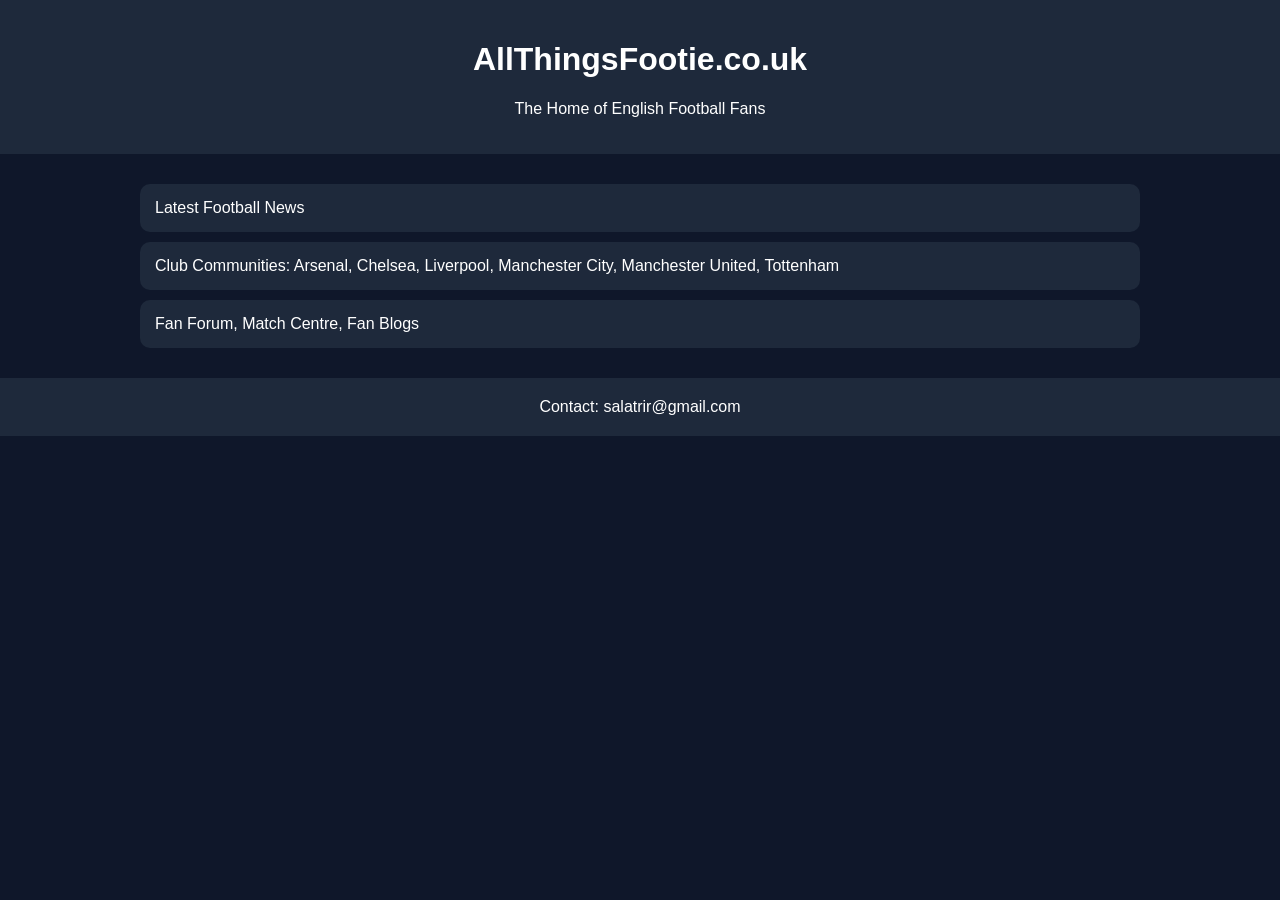
==== index.html @ ab4f2244 "Add files via upload" ====
<!DOCTYPE html>
<html lang="en">
<head>
<meta charset="UTF-8">
<meta name="viewport" content="width=device-width,initial-scale=1">
<title>AllThingsFootie.co.uk</title>
<meta name="description" content="English Football Community">
<meta property="og:title" content="AllThingsFootie.co.uk">
<meta property="og:description" content="English Football Community">
<link rel="manifest" href="manifest.json">
<style>
body{font-family:Arial,sans-serif;margin:0;background:#0f172a;color:#fff}
header,footer{background:#1e293b;padding:20px;text-align:center}
section{max-width:1000px;margin:auto;padding:20px}
.card{background:#1e293b;padding:15px;border-radius:10px;margin:10px 0}
</style>
</head>
<body>
<header><h1>AllThingsFootie.co.uk</h1><p>The Home of English Football Fans</p></header>
<section>
<div class="card">Latest Football News</div>
<div class="card">Club Communities: Arsenal, Chelsea, Liverpool, Manchester City, Manchester United, Tottenham</div>
<div class="card">Fan Forum, Match Centre, Fan Blogs</div>
</section>
<footer>Contact: salatrir@gmail.com</footer>
</body>
</html>
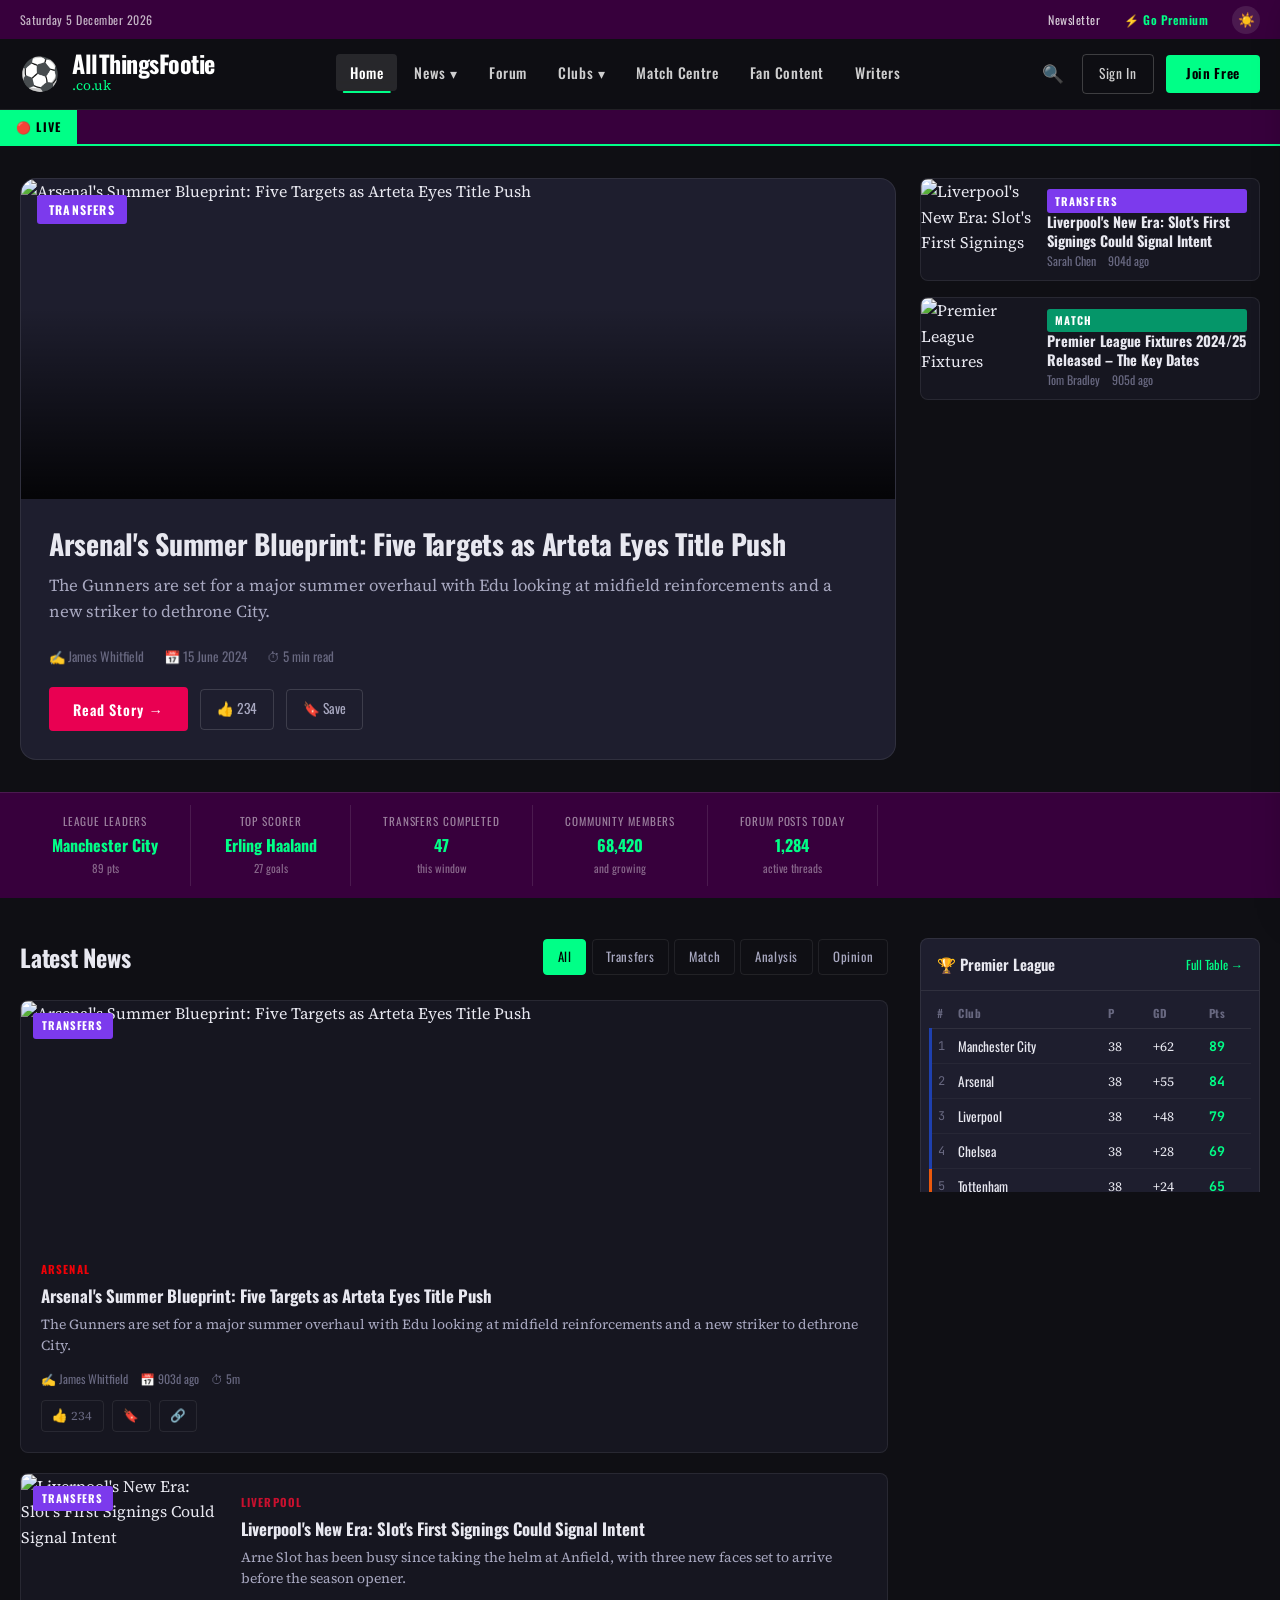
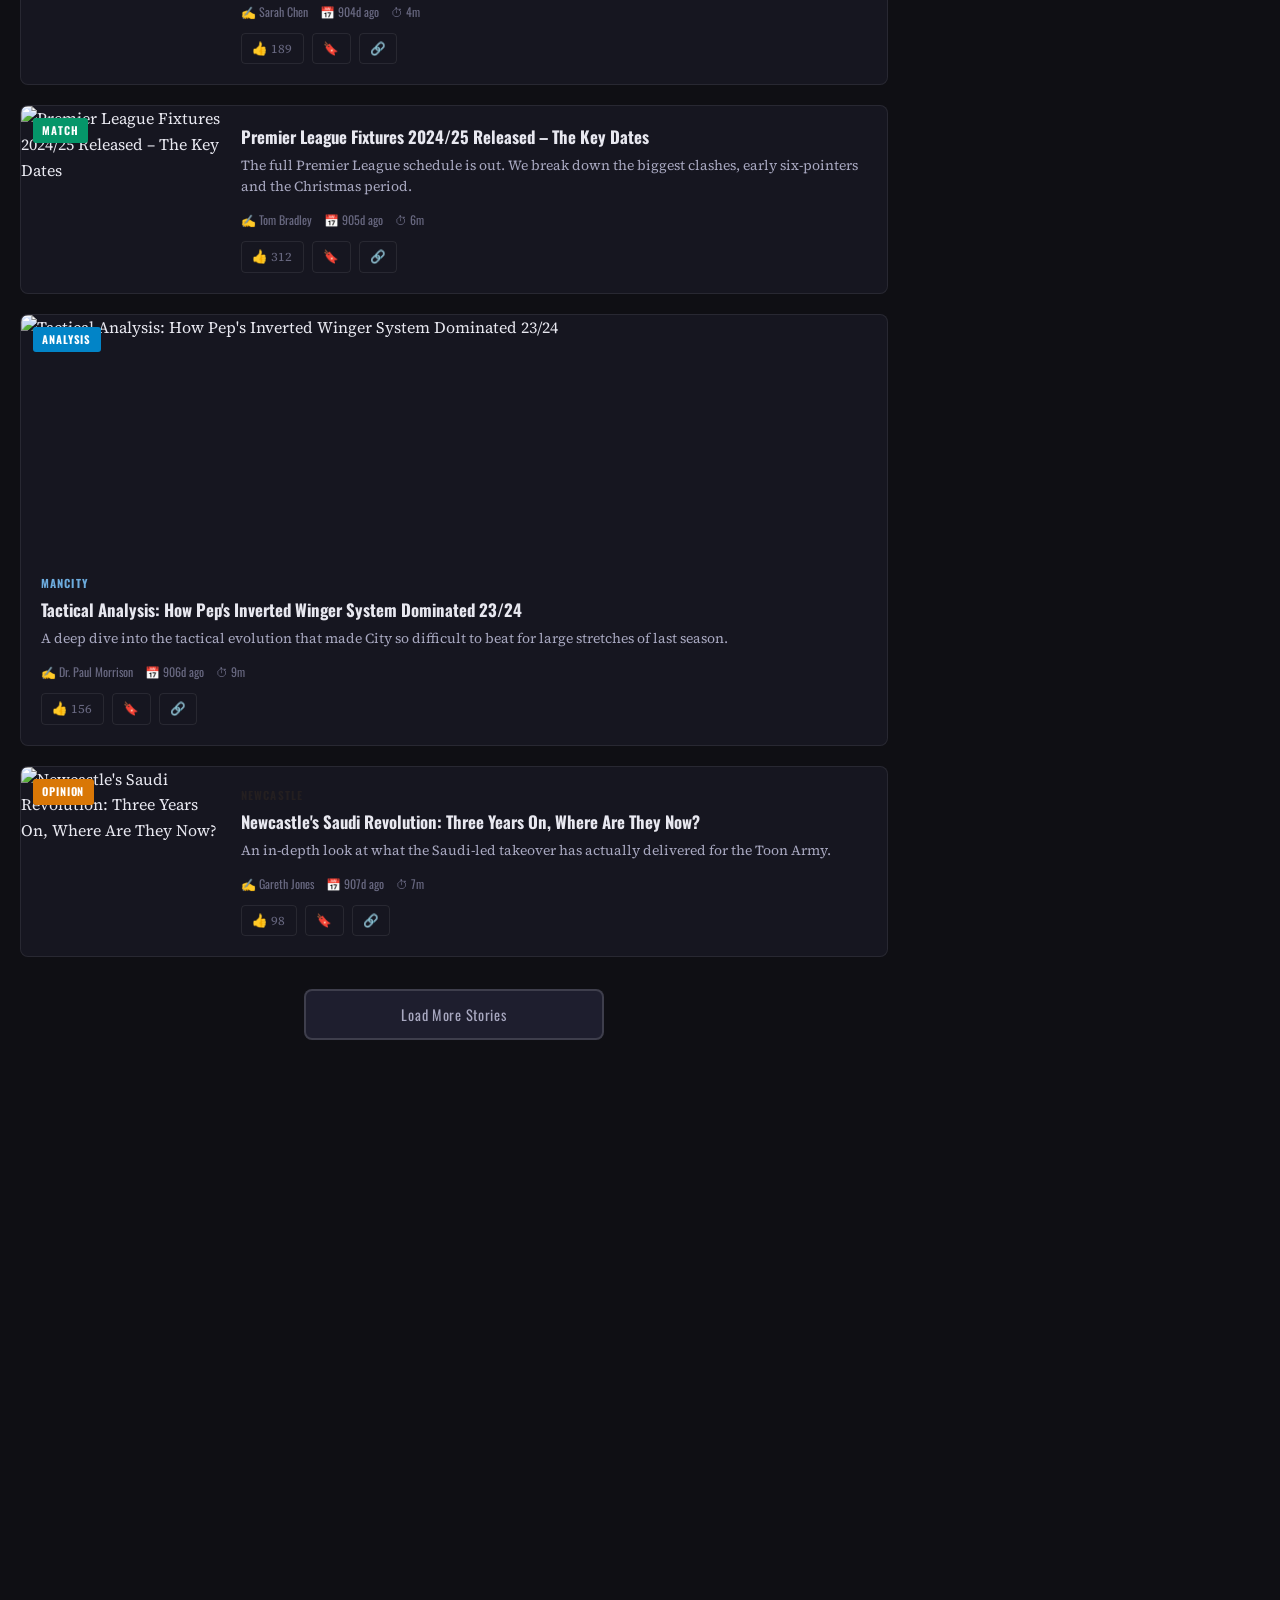
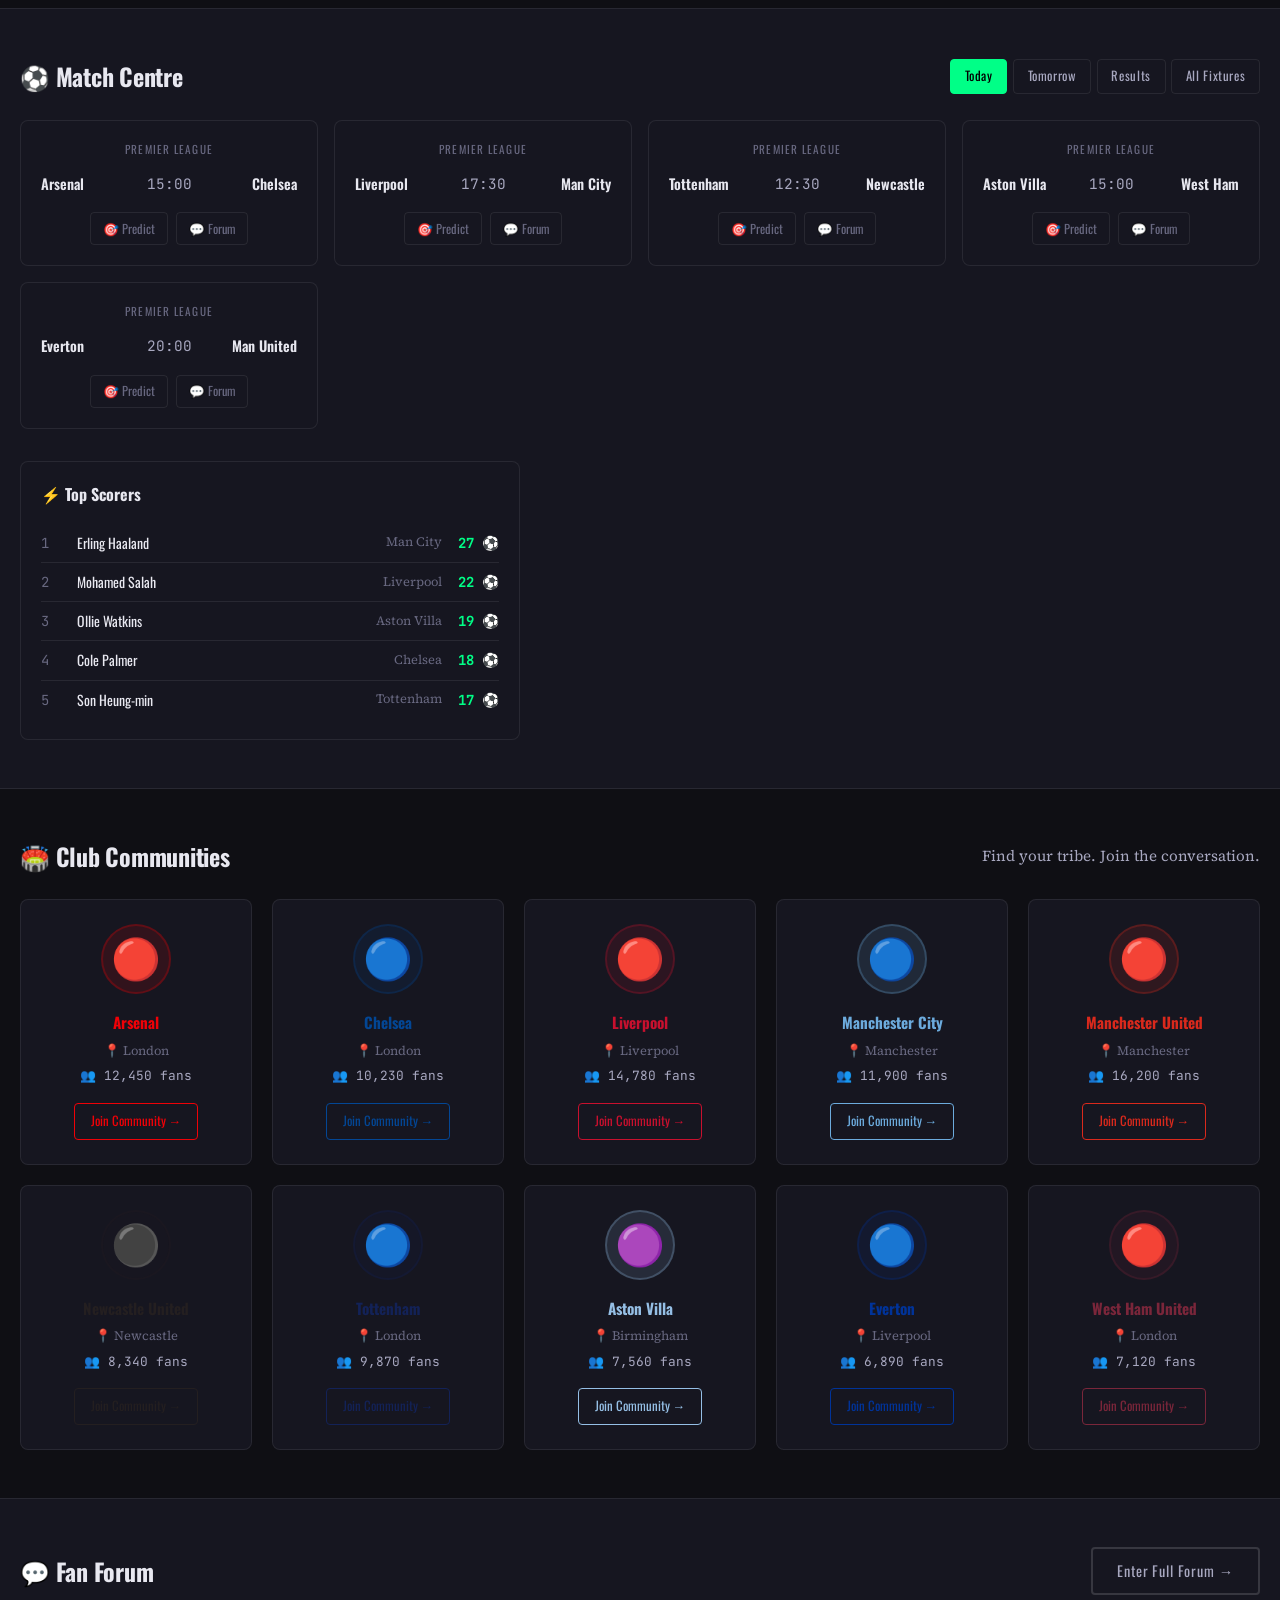
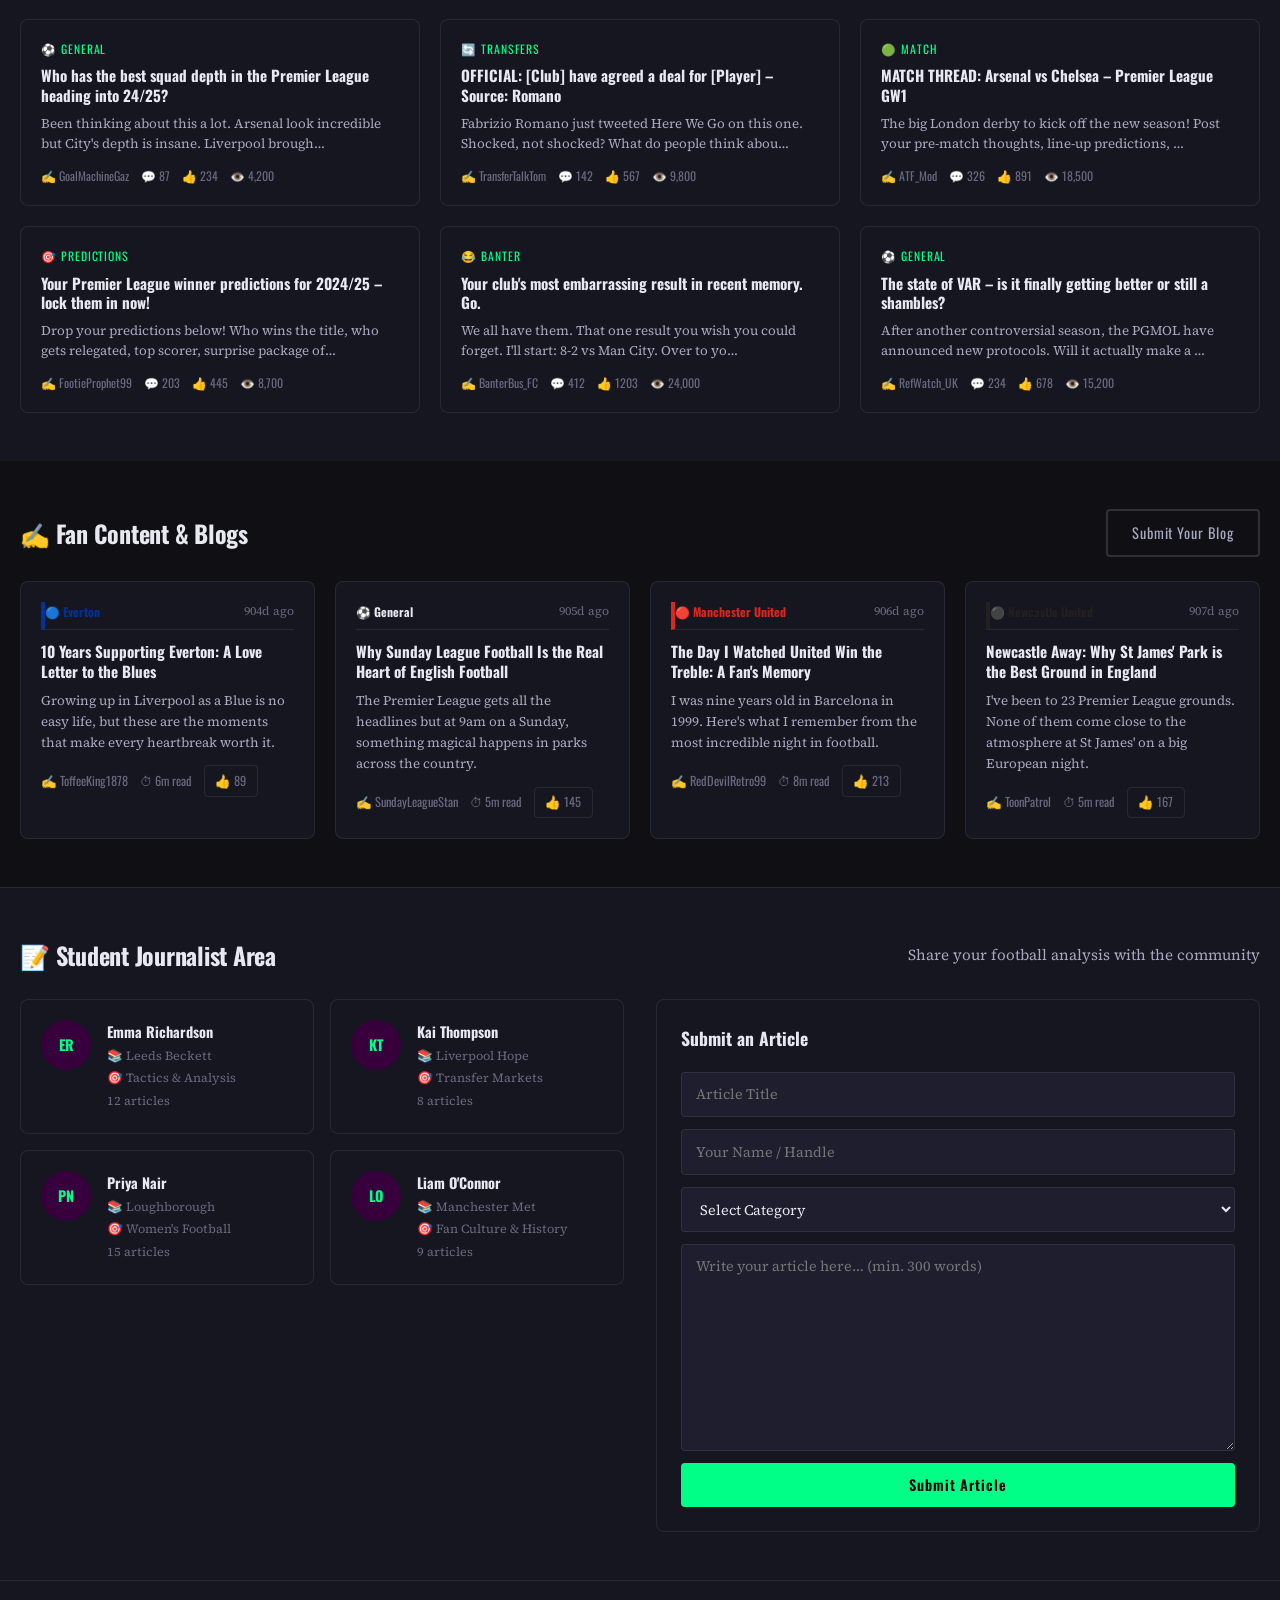
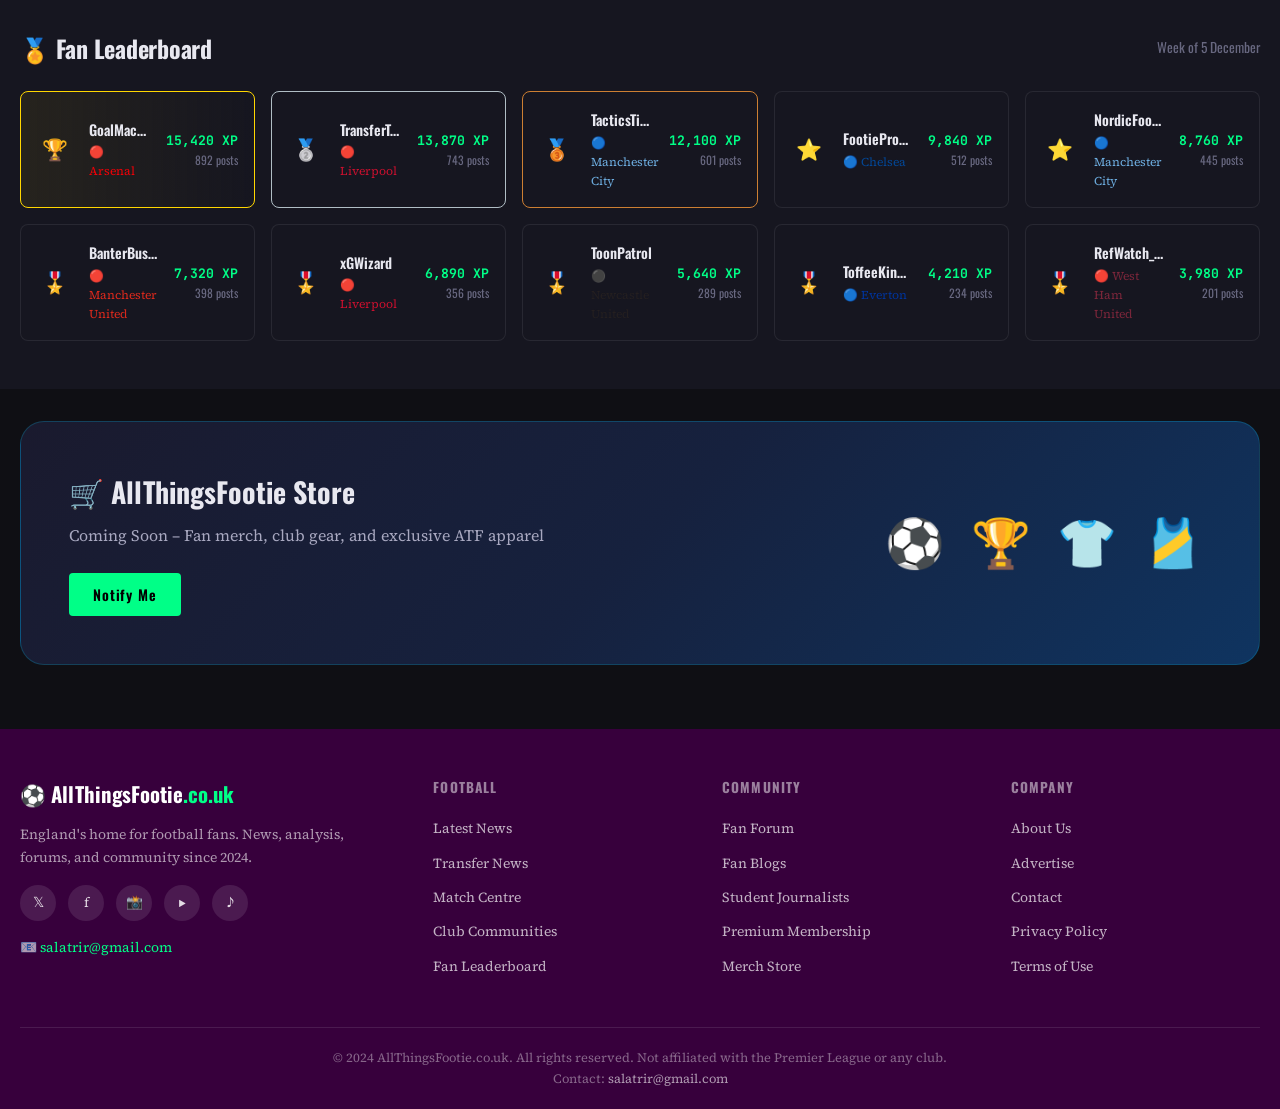
==== commit 17540f14: "Add files via upload" ====
--- a/index.html
+++ b/index.html
@@ -1,27 +1,474 @@
 <!DOCTYPE html>
 <html lang="en">
 <head>
-<meta charset="UTF-8">
-<meta name="viewport" content="width=device-width,initial-scale=1">
-<title>AllThingsFootie.co.uk</title>
-<meta name="description" content="English Football Community">
-<meta property="og:title" content="AllThingsFootie.co.uk">
-<meta property="og:description" content="English Football Community">
-<link rel="manifest" href="manifest.json">
-<style>
-body{font-family:Arial,sans-serif;margin:0;background:#0f172a;color:#fff}
-header,footer{background:#1e293b;padding:20px;text-align:center}
-section{max-width:1000px;margin:auto;padding:20px}
-.card{background:#1e293b;padding:15px;border-radius:10px;margin:10px 0}
-</style>
+  <meta charset="UTF-8" />
+  <meta name="viewport" content="width=device-width, initial-scale=1.0" />
+  <title>AllThingsFootie.co.uk – English Football Community</title>
+  <meta name="description" content="The ultimate English football fan community. News, forums, match analysis, transfer rumours, predictions, club communities and more." />
+  <meta name="keywords" content="English football, Premier League, fan forum, football news, transfer rumours, match analysis" />
+  <meta name="author" content="AllThingsFootie.co.uk" />
+
+  <!-- Open Graph -->
+  <meta property="og:title" content="AllThingsFootie.co.uk – English Football Community" />
+  <meta property="og:description" content="The ultimate hub for English football fans. News, forums, match analysis, transfer rumours and more." />
+  <meta property="og:type" content="website" />
+  <meta property="og:url" content="https://allthingsfootie.co.uk" />
+  <meta property="og:image" content="https://allthingsfootie.co.uk/assets/og-image.jpg" />
+  <meta property="og:site_name" content="AllThingsFootie.co.uk" />
+
+  <!-- Twitter/X Cards -->
+  <meta name="twitter:card" content="summary_large_image" />
+  <meta name="twitter:title" content="AllThingsFootie.co.uk" />
+  <meta name="twitter:description" content="English football community – news, forums, analysis and fan content." />
+  <meta name="twitter:image" content="https://allthingsfootie.co.uk/assets/og-image.jpg" />
+
+  <!-- Schema.org Structured Data -->
+  <script type="application/ld+json">
+  {
+    "@context": "https://schema.org",
+    "@type": "WebSite",
+    "name": "AllThingsFootie.co.uk",
+    "url": "https://allthingsfootie.co.uk",
+    "description": "English football fan community with news, forums, and analysis",
+    "potentialAction": {
+      "@type": "SearchAction",
+      "target": "https://allthingsfootie.co.uk/search?q={search_term_string}",
+      "query-input": "required name=search_term_string"
+    }
+  }
+  </script>
+
+  <!-- PWA Manifest -->
+  <link rel="manifest" href="manifest.json" />
+  <meta name="theme-color" content="#37003c" />
+
+  <!-- Google Fonts -->
+  <link rel="preconnect" href="https://fonts.googleapis.com" />
+  <link rel="preconnect" href="https://fonts.gstatic.com" crossorigin />
+  <link href="https://fonts.googleapis.com/css2?family=Oswald:wght@400;500;600;700&family=Source+Serif+4:ital,wght@0,300;0,400;0,600;1,400&family=JetBrains+Mono:wght@400;500&display=swap" rel="stylesheet" />
+
+  <link rel="stylesheet" href="style.css" />
 </head>
-<body>
-<header><h1>AllThingsFootie.co.uk</h1><p>The Home of English Football Fans</p></header>
-<section>
-<div class="card">Latest Football News</div>
-<div class="card">Club Communities: Arsenal, Chelsea, Liverpool, Manchester City, Manchester United, Tottenham</div>
-<div class="card">Fan Forum, Match Centre, Fan Blogs</div>
-</section>
-<footer>Contact: salatrir@gmail.com</footer>
+<body class="theme-dark" data-page="home">
+
+  <!-- ===== HEADER ===== -->
+  <header class="site-header" id="siteHeader">
+    <div class="header-top">
+      <div class="container">
+        <div class="header-top-inner">
+          <span class="header-date" id="headerDate"></span>
+          <div class="header-top-links">
+            <a href="#newsletter">Newsletter</a>
+            <a href="#premium" class="premium-link">⚡ Go Premium</a>
+            <button class="theme-toggle" id="themeToggle" aria-label="Toggle theme">🌙</button>
+          </div>
+        </div>
+      </div>
+    </div>
+    <div class="header-main">
+      <div class="container">
+        <div class="header-main-inner">
+          <div class="logo-wrap">
+            <a href="index.html" class="logo">
+              <span class="logo-icon">⚽</span>
+              <div class="logo-text">
+                <span class="logo-title">AllThingsFootie</span>
+                <span class="logo-domain">.co.uk</span>
+              </div>
+            </a>
+            <div class="logo-tagline">England's Football Community</div>
+          </div>
+          <nav class="main-nav" id="mainNav">
+            <ul>
+              <li><a href="index.html" class="nav-link active">Home</a></li>
+              <li class="has-dropdown">
+                <a href="#news" class="nav-link">News ▾</a>
+                <div class="dropdown">
+                  <a href="#transfers">Transfers</a>
+                  <a href="#matchday">Matchday</a>
+                  <a href="#analysis">Analysis</a>
+                  <a href="#opinion">Opinion</a>
+                </div>
+              </li>
+              <li><a href="forum.html" class="nav-link">Forum</a></li>
+              <li class="has-dropdown">
+                <a href="#clubs" class="nav-link">Clubs ▾</a>
+                <div class="dropdown clubs-dropdown" id="clubsDropdown"></div>
+              </li>
+              <li><a href="#match-centre" class="nav-link">Match Centre</a></li>
+              <li><a href="#fan-content" class="nav-link">Fan Content</a></li>
+              <li><a href="#writers" class="nav-link">Writers</a></li>
+            </ul>
+          </nav>
+          <div class="header-actions">
+            <button class="search-btn" id="searchBtn" aria-label="Search">🔍</button>
+            <button class="btn-login" id="loginBtn">Sign In</button>
+            <button class="btn-register" id="registerBtn">Join Free</button>
+            <button class="mobile-menu-btn" id="mobileMenuBtn" aria-label="Menu">☰</button>
+          </div>
+        </div>
+      </div>
+    </div>
+    <!-- Search Bar -->
+    <div class="search-bar" id="searchBar">
+      <div class="container">
+        <input type="search" placeholder="Search news, clubs, players, forums…" id="searchInput" />
+        <button class="search-close" id="searchClose">✕</button>
+      </div>
+    </div>
+  </header>
+
+  <!-- ===== BREAKING NEWS TICKER ===== -->
+  <div class="ticker-wrap">
+    <div class="ticker-label">🔴 LIVE</div>
+    <div class="ticker-track" id="tickerTrack"></div>
+  </div>
+
+  <!-- ===== HERO / FEATURED ===== -->
+  <section class="hero-section" id="featured">
+    <div class="container">
+      <div class="hero-grid">
+        <article class="hero-main" id="heroMain"></article>
+        <div class="hero-sidebar" id="heroSidebar"></div>
+      </div>
+    </div>
+  </section>
+
+  <!-- ===== QUICK STATS BAR ===== -->
+  <div class="stats-bar">
+    <div class="container">
+      <div class="stats-bar-inner" id="statsBar"></div>
+    </div>
+  </div>
+
+  <!-- ===== MAIN CONTENT ===== -->
+  <main class="main-content">
+    <div class="container">
+      <div class="content-grid">
+
+        <!-- LEFT: News Feed -->
+        <section class="news-section" id="news">
+          <div class="section-header">
+            <h2>Latest News</h2>
+            <div class="news-tabs" id="newsTabs">
+              <button class="tab-btn active" data-tab="all">All</button>
+              <button class="tab-btn" data-tab="transfers">Transfers</button>
+              <button class="tab-btn" data-tab="match">Match</button>
+              <button class="tab-btn" data-tab="analysis">Analysis</button>
+              <button class="tab-btn" data-tab="opinion">Opinion</button>
+            </div>
+          </div>
+          <div class="news-feed" id="newsFeed"></div>
+          <button class="btn-load-more" id="loadMoreNews">Load More Stories</button>
+        </section>
+
+        <!-- RIGHT: Sidebar -->
+        <aside class="sidebar">
+
+          <!-- League Table -->
+          <div class="sidebar-widget" id="leagueTable">
+            <div class="widget-header">
+              <h3>🏆 Premier League</h3>
+              <a href="#match-centre" class="widget-link">Full Table →</a>
+            </div>
+            <div class="table-wrap" id="leagueTableBody"></div>
+          </div>
+
+          <!-- Transfer Rumours -->
+          <div class="sidebar-widget" id="transferWidget">
+            <div class="widget-header">
+              <h3>🔄 Transfer Rumours</h3>
+              <a href="#transfers" class="widget-link">All Rumours →</a>
+            </div>
+            <div class="transfer-list" id="transferList"></div>
+          </div>
+
+          <!-- Top Forum Posts -->
+          <div class="sidebar-widget">
+            <div class="widget-header">
+              <h3>💬 Hot Forum Topics</h3>
+              <a href="forum.html" class="widget-link">All Forums →</a>
+            </div>
+            <div class="forum-list" id="sidebarForumList"></div>
+          </div>
+
+          <!-- Weekly Poll -->
+          <div class="sidebar-widget" id="pollWidget">
+            <div class="widget-header">
+              <h3>📊 Fan Poll</h3>
+            </div>
+            <div class="poll-wrap" id="pollWrap"></div>
+          </div>
+
+          <!-- Newsletter -->
+          <div class="sidebar-widget newsletter-widget" id="newsletter">
+            <h3>📬 Get The Newsletter</h3>
+            <p>Weekly football digest straight to your inbox</p>
+            <div class="newsletter-form">
+              <input type="email" placeholder="your@email.com" id="newsletterEmail" />
+              <button class="btn-primary" id="newsletterSubmit">Subscribe</button>
+            </div>
+          </div>
+
+          <!-- Premium CTA -->
+          <div class="sidebar-widget premium-widget" id="premium">
+            <div class="premium-badge">⚡ PREMIUM</div>
+            <h3>Unlock AllThingsFootie Pro</h3>
+            <ul>
+              <li>✅ Ad-free experience</li>
+              <li>✅ Exclusive analysis</li>
+              <li>✅ Early transfer news</li>
+              <li>✅ Premium badge</li>
+              <li>✅ Direct writer access</li>
+            </ul>
+            <button class="btn-premium">Get Pro – £4.99/mo</button>
+          </div>
+
+        </aside>
+      </div>
+    </div>
+  </main>
+
+  <!-- ===== MATCH CENTRE ===== -->
+  <section class="match-centre-section" id="match-centre">
+    <div class="container">
+      <div class="section-header">
+        <h2>⚽ Match Centre</h2>
+        <div class="match-tabs">
+          <button class="tab-btn active" data-match-tab="today">Today</button>
+          <button class="tab-btn" data-match-tab="tomorrow">Tomorrow</button>
+          <button class="tab-btn" data-match-tab="results">Results</button>
+          <button class="tab-btn" data-match-tab="fixtures">All Fixtures</button>
+        </div>
+      </div>
+      <div class="matches-grid" id="matchesGrid"></div>
+      <div class="match-stats-row" id="matchStatsRow"></div>
+    </div>
+  </section>
+
+  <!-- ===== CLUB COMMUNITIES ===== -->
+  <section class="clubs-section" id="clubs">
+    <div class="container">
+      <div class="section-header">
+        <h2>🏟️ Club Communities</h2>
+        <p>Find your tribe. Join the conversation.</p>
+      </div>
+      <div class="clubs-grid" id="clubsGrid"></div>
+    </div>
+  </section>
+
+  <!-- ===== FAN FORUM PREVIEW ===== -->
+  <section class="forum-preview-section" id="forum-preview">
+    <div class="container">
+      <div class="section-header">
+        <h2>💬 Fan Forum</h2>
+        <a href="forum.html" class="btn-secondary">Enter Full Forum →</a>
+      </div>
+      <div class="forum-preview-grid" id="forumPreviewGrid"></div>
+    </div>
+  </section>
+
+  <!-- ===== FAN CONTENT & BLOGS ===== -->
+  <section class="fan-content-section" id="fan-content">
+    <div class="container">
+      <div class="section-header">
+        <h2>✍️ Fan Content & Blogs</h2>
+        <button class="btn-secondary" id="submitBlogBtn">Submit Your Blog</button>
+      </div>
+      <div class="fan-content-grid" id="fanContentGrid"></div>
+    </div>
+  </section>
+
+  <!-- ===== STUDENT JOURNALISTS ===== -->
+  <section class="writers-section" id="writers">
+    <div class="container">
+      <div class="section-header">
+        <h2>📝 Student Journalist Area</h2>
+        <p>Share your football analysis with the community</p>
+      </div>
+      <div class="writers-grid">
+        <div class="writers-profiles" id="writersProfiles"></div>
+        <div class="submission-form-wrap">
+          <h3>Submit an Article</h3>
+          <div class="submission-form" id="submissionForm">
+            <input type="text" placeholder="Article Title" id="articleTitle" />
+            <input type="text" placeholder="Your Name / Handle" id="articleAuthor" />
+            <select id="articleCategory">
+              <option value="">Select Category</option>
+              <option value="analysis">Match Analysis</option>
+              <option value="opinion">Opinion</option>
+              <option value="transfers">Transfer Talk</option>
+              <option value="history">Club History</option>
+              <option value="tactics">Tactical Breakdown</option>
+            </select>
+            <textarea placeholder="Write your article here… (min. 300 words)" id="articleBody" rows="8"></textarea>
+            <button class="btn-primary" id="submitArticleBtn">Submit Article</button>
+          </div>
+        </div>
+      </div>
+    </div>
+  </section>
+
+  <!-- ===== LEADERBOARD ===== -->
+  <section class="leaderboard-section" id="leaderboard">
+    <div class="container">
+      <div class="section-header">
+        <h2>🏅 Fan Leaderboard</h2>
+        <span class="week-label" id="weekLabel"></span>
+      </div>
+      <div class="leaderboard-grid" id="leaderboardGrid"></div>
+    </div>
+  </section>
+
+  <!-- ===== MERCH STORE PLACEHOLDER ===== -->
+  <section class="merch-section" id="merch">
+    <div class="container">
+      <div class="merch-banner">
+        <div class="merch-text">
+          <h2>🛒 AllThingsFootie Store</h2>
+          <p>Coming Soon – Fan merch, club gear, and exclusive ATF apparel</p>
+          <button class="btn-primary">Notify Me</button>
+        </div>
+        <div class="merch-decoration">⚽ 🏆 👕 🎽</div>
+      </div>
+    </div>
+  </section>
+
+  <!-- ===== FOOTER ===== -->
+  <footer class="site-footer">
+    <div class="container">
+      <div class="footer-grid">
+        <div class="footer-col footer-about">
+          <div class="footer-logo">
+            <span>⚽</span> AllThingsFootie<span class="footer-domain">.co.uk</span>
+          </div>
+          <p>England's home for football fans. News, analysis, forums, and community since 2024.</p>
+          <div class="footer-social">
+            <a href="#" aria-label="Twitter">𝕏</a>
+            <a href="#" aria-label="Facebook">f</a>
+            <a href="#" aria-label="Instagram">📸</a>
+            <a href="#" aria-label="YouTube">▶</a>
+            <a href="#" aria-label="TikTok">♪</a>
+          </div>
+          <p class="footer-contact-line">📧 <a href="mailto:salatrir@gmail.com">salatrir@gmail.com</a></p>
+        </div>
+        <div class="footer-col">
+          <h4>Football</h4>
+          <ul>
+            <li><a href="#news">Latest News</a></li>
+            <li><a href="#transfers">Transfer News</a></li>
+            <li><a href="#match-centre">Match Centre</a></li>
+            <li><a href="#clubs">Club Communities</a></li>
+            <li><a href="#leaderboard">Fan Leaderboard</a></li>
+          </ul>
+        </div>
+        <div class="footer-col">
+          <h4>Community</h4>
+          <ul>
+            <li><a href="forum.html">Fan Forum</a></li>
+            <li><a href="#fan-content">Fan Blogs</a></li>
+            <li><a href="#writers">Student Journalists</a></li>
+            <li><a href="#premium">Premium Membership</a></li>
+            <li><a href="#merch">Merch Store</a></li>
+          </ul>
+        </div>
+        <div class="footer-col">
+          <h4>Company</h4>
+          <ul>
+            <li><a href="#about">About Us</a></li>
+            <li><a href="#advertise">Advertise</a></li>
+            <li><a href="#contact">Contact</a></li>
+            <li><a href="#privacy">Privacy Policy</a></li>
+            <li><a href="#terms">Terms of Use</a></li>
+          </ul>
+        </div>
+      </div>
+      <div class="footer-bottom">
+        <p>© 2024 AllThingsFootie.co.uk. All rights reserved. Not affiliated with the Premier League or any club.</p>
+        <p>Contact: <a href="mailto:salatrir@gmail.com">salatrir@gmail.com</a></p>
+      </div>
+    </div>
+  </footer>
+
+  <!-- ===== MODALS ===== -->
+
+  <!-- Login Modal -->
+  <div class="modal" id="loginModal">
+    <div class="modal-box">
+      <button class="modal-close" data-modal="loginModal">✕</button>
+      <h2>Sign In to AllThingsFootie</h2>
+      <div class="form-group">
+        <input type="text" placeholder="Username or Email" id="loginUser" />
+      </div>
+      <div class="form-group">
+        <input type="password" placeholder="Password" id="loginPass" />
+      </div>
+      <button class="btn-primary btn-full" id="loginSubmit">Sign In</button>
+      <p class="modal-switch">No account? <button class="link-btn" id="switchToRegister">Join Free</button></p>
+    </div>
+  </div>
+
+  <!-- Register Modal -->
+  <div class="modal" id="registerModal">
+    <div class="modal-box">
+      <button class="modal-close" data-modal="registerModal">✕</button>
+      <h2>Join AllThingsFootie</h2>
+      <div class="form-group">
+        <input type="text" placeholder="Username" id="regUsername" />
+      </div>
+      <div class="form-group">
+        <input type="email" placeholder="Email" id="regEmail" />
+      </div>
+      <div class="form-group">
+        <input type="password" placeholder="Password" id="regPass" />
+      </div>
+      <div class="form-group">
+        <select id="regFavClub">
+          <option value="">Favourite Club</option>
+        </select>
+      </div>
+      <button class="btn-primary btn-full" id="registerSubmit">Create Account</button>
+      <p class="modal-switch">Already a member? <button class="link-btn" id="switchToLogin">Sign In</button></p>
+    </div>
+  </div>
+
+  <!-- Blog Submission Modal -->
+  <div class="modal" id="blogModal">
+    <div class="modal-box modal-wide">
+      <button class="modal-close" data-modal="blogModal">✕</button>
+      <h2>Submit Your Blog Post</h2>
+      <div class="form-group">
+        <input type="text" placeholder="Blog Title" id="blogTitle" />
+      </div>
+      <div class="form-group">
+        <select id="blogClub">
+          <option value="">Related Club (optional)</option>
+        </select>
+      </div>
+      <div class="form-group">
+        <textarea placeholder="Write your blog post…" id="blogBody" rows="10"></textarea>
+      </div>
+      <button class="btn-primary" id="blogSubmit">Publish Post</button>
+    </div>
+  </div>
+
+  <!-- Toast Notification -->
+  <div class="toast" id="toast"></div>
+
+  <!-- User Profile Panel -->
+  <div class="profile-panel" id="profilePanel">
+    <div class="profile-panel-inner">
+      <button class="panel-close" id="profileClose">✕</button>
+      <div class="profile-header" id="profileHeader"></div>
+      <div class="profile-stats" id="profileStats"></div>
+      <div class="profile-badges" id="profileBadges"></div>
+      <div class="profile-saved" id="profileSaved"></div>
+      <button class="btn-danger" id="logoutBtn">Sign Out</button>
+    </div>
+  </div>
+
+  <script src="data.js"></script>
+  <script src="app.js"></script>
+  <script src="forum.js"></script>
 </body>
-</html>+</html>
--- a/style.css
+++ b/style.css
@@ -0,0 +1,935 @@
+/* ============================================================
+   style.css – AllThingsFootie.co.uk
+   Design: Editorial Sports Magazine × Fan Forum
+   Aesthetic: Bold typographic hierarchy, dark stadium atmosphere
+   ============================================================ */
+
+/* ── RESET & BASE ─────────────────────────────────────────── */
+*, *::before, *::after { box-sizing: border-box; margin: 0; padding: 0; }
+html { scroll-behavior: smooth; font-size: 16px; }
+img { display: block; max-width: 100%; }
+a { text-decoration: none; color: inherit; }
+button { cursor: pointer; border: none; background: none; font: inherit; }
+input, select, textarea { font: inherit; }
+ul { list-style: none; }
+
+/* ── FONTS ────────────────────────────────────────────────── */
+/* Oswald: headers | Source Serif 4: body text | JetBrains Mono: stats/data */
+
+/* ── THEME VARIABLES ──────────────────────────────────────── */
+:root {
+  --pl-purple: #37003c;
+  --pl-green:  #00ff87;
+  --pl-pink:   #e90052;
+  --accent:    #00d4ff;
+  --gold:      #ffd700;
+  --danger:    #ff4757;
+  --success:   #2ed573;
+  --warning:   #ffa502;
+
+  --font-display: 'Oswald', sans-serif;
+  --font-body:    'Source Serif 4', serif;
+  --font-mono:    'JetBrains Mono', monospace;
+
+  --radius-sm: 4px;
+  --radius-md: 8px;
+  --radius-lg: 16px;
+  --radius-xl: 24px;
+
+  --shadow-sm: 0 2px 8px rgba(0,0,0,.25);
+  --shadow-md: 0 4px 20px rgba(0,0,0,.35);
+  --shadow-lg: 0 8px 40px rgba(0,0,0,.45);
+
+  --transition: 0.22s ease;
+}
+
+/* DARK THEME */
+body.theme-dark {
+  --bg:        #0f0f14;
+  --bg-2:      #161620;
+  --bg-3:      #1e1e2e;
+  --bg-4:      #252535;
+  --border:    rgba(255,255,255,.08);
+  --border-2:  rgba(255,255,255,.14);
+  --text:      #e8e8f0;
+  --text-2:    #a8a8c0;
+  --text-3:    #686880;
+  --header-bg: rgba(15,15,20,.95);
+  --card-bg:   #161620;
+  --widget-bg: #1e1e2e;
+  --ticker-bg: #37003c;
+  --ticker-text: #fff;
+}
+
+/* LIGHT THEME */
+body.theme-light {
+  --bg:        #f4f4f8;
+  --bg-2:      #ffffff;
+  --bg-3:      #f0f0f5;
+  --bg-4:      #e8e8ef;
+  --border:    rgba(0,0,0,.09);
+  --border-2:  rgba(0,0,0,.14);
+  --text:      #111118;
+  --text-2:    #444454;
+  --text-3:    #888898;
+  --header-bg: rgba(55,0,60,.96);
+  --card-bg:   #ffffff;
+  --widget-bg: #ffffff;
+  --ticker-bg: #37003c;
+  --ticker-text: #fff;
+}
+
+body {
+  background: var(--bg);
+  color: var(--text);
+  font-family: var(--font-body);
+  line-height: 1.6;
+  overflow-x: hidden;
+}
+
+/* ── CONTAINER ────────────────────────────────────────────── */
+.container { max-width: 1280px; margin: 0 auto; padding: 0 1.25rem; }
+
+/* ── HEADER ───────────────────────────────────────────────── */
+.site-header {
+  position: sticky; top: 0; z-index: 1000;
+  background: var(--header-bg);
+  backdrop-filter: blur(16px);
+  border-bottom: 1px solid var(--border);
+  transition: box-shadow var(--transition);
+}
+.site-header.scrolled { box-shadow: 0 4px 30px rgba(0,0,0,.5); }
+
+.header-top {
+  background: var(--pl-purple);
+  padding: 0.35rem 0;
+  font-size: 0.75rem;
+  font-family: var(--font-display);
+  letter-spacing: 0.04em;
+}
+.header-top-inner {
+  display: flex; align-items: center; justify-content: space-between; gap: 1rem;
+}
+.header-date { color: rgba(255,255,255,.7); }
+.header-top-links { display: flex; gap: 1.5rem; align-items: center; }
+.header-top-links a { color: rgba(255,255,255,.8); transition: color var(--transition); }
+.header-top-links a:hover { color: var(--pl-green); }
+.premium-link { color: var(--pl-green) !important; font-weight: 600; }
+.theme-toggle { background: rgba(255,255,255,.1); border-radius: 50%; width: 28px; height: 28px; font-size: 0.85rem; display: flex; align-items: center; justify-content: center; transition: background var(--transition); }
+.theme-toggle:hover { background: rgba(255,255,255,.2); }
+
+.header-main { padding: 0.75rem 0; }
+.header-main-inner {
+  display: flex; align-items: center; gap: 1.5rem; justify-content: space-between;
+}
+
+.logo { display: flex; align-items: center; gap: 0.75rem; }
+.logo-icon { font-size: 2rem; line-height: 1; }
+.logo-text { display: flex; flex-direction: column; }
+.logo-title { font-family: var(--font-display); font-size: 1.5rem; font-weight: 700; color: #fff; letter-spacing: -0.02em; line-height: 1; }
+.logo-domain { color: var(--pl-green); font-size: 0.85rem; }
+.logo-tagline { font-size: 0.65rem; color: var(--text-3); text-transform: uppercase; letter-spacing: 0.1em; margin-top: 0.15rem; display: none; }
+.logo-wrap { display: flex; flex-direction: column; }
+
+.main-nav ul { display: flex; gap: 0.25rem; list-style: none; }
+.main-nav .nav-link {
+  padding: 0.5rem 0.85rem;
+  font-family: var(--font-display);
+  font-size: 0.9rem;
+  font-weight: 500;
+  letter-spacing: 0.04em;
+  color: rgba(255,255,255,.8);
+  border-radius: var(--radius-sm);
+  transition: all var(--transition);
+  position: relative;
+}
+.main-nav .nav-link:hover,
+.main-nav .nav-link.active { color: #fff; background: rgba(255,255,255,.1); }
+.main-nav .nav-link.active::after {
+  content: ""; position: absolute; bottom: -2px; left: 50%; transform: translateX(-50%);
+  width: 80%; height: 2px; background: var(--pl-green); border-radius: 2px;
+}
+
+/* Dropdown */
+.has-dropdown { position: relative; }
+.dropdown {
+  position: absolute; top: calc(100% + 8px); left: 0;
+  background: var(--bg-3); border: 1px solid var(--border-2);
+  border-radius: var(--radius-md); min-width: 200px;
+  box-shadow: var(--shadow-lg); opacity: 0; visibility: hidden;
+  transform: translateY(-8px); transition: all var(--transition);
+  z-index: 100; padding: 0.5rem;
+}
+.has-dropdown:hover .dropdown { opacity: 1; visibility: visible; transform: translateY(0); }
+.dropdown a {
+  display: block; padding: 0.5rem 0.75rem; font-size: 0.9rem;
+  color: var(--text-2); border-radius: var(--radius-sm); transition: all var(--transition);
+}
+.dropdown a:hover { background: rgba(255,255,255,.07); color: var(--text); }
+.clubs-dropdown { display: grid; grid-template-columns: 1fr 1fr; min-width: 320px; }
+
+.header-actions { display: flex; align-items: center; gap: 0.75rem; }
+.search-btn { font-size: 1.1rem; color: rgba(255,255,255,.7); padding: 0.4rem; border-radius: var(--radius-sm); transition: all var(--transition); }
+.search-btn:hover { color: #fff; background: rgba(255,255,255,.1); }
+
+.btn-login {
+  font-family: var(--font-display);
+  font-size: 0.85rem; letter-spacing: 0.05em;
+  padding: 0.5rem 1rem; border-radius: var(--radius-sm);
+  color: rgba(255,255,255,.8); border: 1px solid rgba(255,255,255,.2);
+  transition: all var(--transition);
+}
+.btn-login:hover { color: #fff; border-color: rgba(255,255,255,.5); background: rgba(255,255,255,.08); }
+
+.btn-register {
+  font-family: var(--font-display);
+  font-size: 0.85rem; font-weight: 600; letter-spacing: 0.05em;
+  padding: 0.5rem 1.25rem; border-radius: var(--radius-sm);
+  background: var(--pl-green); color: #000;
+  transition: all var(--transition);
+}
+.btn-register:hover { background: #00ffaa; transform: translateY(-1px); box-shadow: 0 4px 12px rgba(0,255,135,.3); }
+
+.mobile-menu-btn { display: none; font-size: 1.4rem; color: #fff; padding: 0.4rem; }
+
+/* Search Bar */
+.search-bar {
+  display: none; padding: 0.75rem 0;
+  background: var(--bg-3); border-top: 1px solid var(--border);
+}
+.search-bar.open { display: block; }
+.search-bar .container { display: flex; gap: 0.75rem; align-items: center; }
+.search-bar input {
+  flex: 1; background: var(--bg-4); border: 1px solid var(--border-2);
+  border-radius: var(--radius-md); padding: 0.65rem 1rem;
+  color: var(--text); font-size: 1rem;
+}
+.search-bar input:focus { outline: none; border-color: var(--pl-green); }
+.search-close { color: var(--text-2); font-size: 1.2rem; padding: 0.5rem; }
+
+/* ── TICKER ───────────────────────────────────────────────── */
+.ticker-wrap {
+  background: var(--ticker-bg); color: var(--ticker-text);
+  display: flex; align-items: center; overflow: hidden; height: 36px;
+  border-bottom: 2px solid var(--pl-green);
+}
+.ticker-label {
+  padding: 0 1rem; font-family: var(--font-display); font-size: 0.75rem;
+  font-weight: 700; letter-spacing: 0.1em; white-space: nowrap;
+  background: var(--pl-green); color: #000; height: 100%; display: flex; align-items: center;
+  flex-shrink: 0;
+}
+.ticker-track {
+  overflow: hidden; flex: 1;
+  font-family: var(--font-display); font-size: 0.8rem; letter-spacing: 0.04em;
+}
+.ticker-track span {
+  display: inline-block; white-space: nowrap;
+  animation: ticker-scroll 40s linear infinite;
+  padding-left: 100%;
+}
+@keyframes ticker-scroll { 0% { transform: translateX(0); } 100% { transform: translateX(-50%); } }
+
+/* ── BUTTONS ──────────────────────────────────────────────── */
+.btn-primary {
+  font-family: var(--font-display); font-weight: 600; letter-spacing: 0.06em;
+  font-size: 0.9rem; padding: 0.65rem 1.5rem; border-radius: var(--radius-sm);
+  background: var(--pl-green); color: #000;
+  transition: all var(--transition); display: inline-block;
+}
+.btn-primary:hover { background: #00ffaa; transform: translateY(-2px); box-shadow: 0 6px 16px rgba(0,255,135,.35); }
+.btn-secondary {
+  font-family: var(--font-display); font-size: 0.9rem; letter-spacing: 0.06em;
+  padding: 0.65rem 1.5rem; border-radius: var(--radius-sm);
+  border: 2px solid var(--border-2); color: var(--text-2);
+  transition: all var(--transition);
+}
+.btn-secondary:hover { border-color: var(--pl-green); color: var(--pl-green); }
+.btn-full { width: 100%; text-align: center; }
+.btn-danger { background: var(--danger); color: #fff; padding: 0.65rem 1.5rem; border-radius: var(--radius-sm); font-family: var(--font-display); font-size: 0.9rem; width: 100%; margin-top: 1rem; transition: all var(--transition); }
+.btn-danger:hover { background: #ff6b7a; }
+.btn-load-more {
+  display: block; width: 100%; max-width: 300px; margin: 2rem auto 0;
+  background: var(--bg-3); border: 2px solid var(--border-2);
+  color: var(--text-2); font-family: var(--font-display); font-size: 0.9rem;
+  letter-spacing: 0.05em; padding: 0.75rem 1.5rem; border-radius: var(--radius-md);
+  transition: all var(--transition);
+}
+.btn-load-more:hover { border-color: var(--pl-green); color: var(--pl-green); }
+.link-btn { color: var(--pl-green); font-family: var(--font-display); font-size: 0.9rem; text-decoration: underline; }
+
+/* ── HERO ─────────────────────────────────────────────────── */
+.hero-section { padding: 2rem 0; }
+.hero-grid { display: grid; grid-template-columns: 1fr 340px; gap: 1.5rem; }
+
+.hero-main {
+  position: relative; border-radius: var(--radius-lg); overflow: hidden;
+  background: var(--bg-3); border: 1px solid var(--border);
+  min-height: 480px; display: flex; flex-direction: column;
+}
+.hero-img-wrap { position: relative; height: 320px; overflow: hidden; }
+.hero-img-wrap img { width: 100%; height: 100%; object-fit: cover; transition: transform 0.6s ease; }
+.hero-main:hover .hero-img-wrap img { transform: scale(1.04); }
+.hero-overlay {
+  position: absolute; inset: 0;
+  background: linear-gradient(to bottom, transparent 40%, rgba(0,0,0,.85));
+}
+.hero-cat {
+  position: absolute; top: 1rem; left: 1rem;
+  font-family: var(--font-display); font-size: 0.75rem; font-weight: 700;
+  letter-spacing: 0.1em; text-transform: uppercase;
+  padding: 0.3rem 0.75rem; border-radius: 3px;
+}
+.hero-body { padding: 1.75rem; flex: 1; }
+.hero-body h1 {
+  font-family: var(--font-display); font-size: 1.75rem; font-weight: 700;
+  line-height: 1.2; margin-bottom: 0.75rem; color: var(--text);
+  letter-spacing: -0.01em;
+}
+.hero-body p { color: var(--text-2); font-size: 1.05rem; line-height: 1.6; margin-bottom: 1.25rem; }
+.hero-meta { display: flex; gap: 1.25rem; font-size: 0.82rem; color: var(--text-3); font-family: var(--font-display); margin-bottom: 1.25rem; flex-wrap: wrap; }
+.hero-actions { display: flex; gap: 0.75rem; align-items: center; flex-wrap: wrap; }
+.btn-read {
+  font-family: var(--font-display); font-weight: 600; letter-spacing: 0.06em;
+  background: var(--pl-pink); color: #fff; padding: 0.65rem 1.5rem;
+  border-radius: var(--radius-sm); font-size: 0.9rem; transition: all var(--transition);
+}
+.btn-read:hover { background: #ff2d72; transform: translateY(-2px); }
+.btn-vote, .btn-save {
+  font-family: var(--font-display); font-size: 0.85rem; padding: 0.55rem 1rem;
+  border-radius: var(--radius-sm); border: 1px solid var(--border-2); color: var(--text-2);
+  transition: all var(--transition);
+}
+.btn-vote:hover { border-color: var(--pl-green); color: var(--pl-green); }
+.btn-save:hover { border-color: var(--gold); color: var(--gold); }
+
+.hero-sidebar { display: flex; flex-direction: column; gap: 1rem; }
+.hero-side-card {
+  display: flex; gap: 1rem; background: var(--card-bg);
+  border: 1px solid var(--border); border-radius: var(--radius-md);
+  overflow: hidden; cursor: pointer; transition: all var(--transition);
+}
+.hero-side-card:hover { border-color: var(--border-2); transform: translateX(4px); }
+.hero-side-card img { width: 110px; height: 80px; object-fit: cover; flex-shrink: 0; }
+.side-card-body { padding: 0.65rem 0.75rem 0.65rem 0; display: flex; flex-direction: column; justify-content: space-between; }
+.side-card-body h3 { font-family: var(--font-display); font-size: 0.9rem; line-height: 1.3; color: var(--text); }
+.side-meta { font-size: 0.75rem; color: var(--text-3); font-family: var(--font-display); display: flex; gap: 0.75rem; }
+.cat { font-family: var(--font-display); font-size: 0.68rem; font-weight: 700; text-transform: uppercase; letter-spacing: 0.1em; padding: 0.2rem 0.5rem; border-radius: 3px; }
+
+/* ── CATEGORY COLOURS ─────────────────────────────────────── */
+.cat-transfers, .news-cat.cat-transfers { background: #7c3aed; color: #fff; }
+.cat-match, .news-cat.cat-match { background: #059669; color: #fff; }
+.cat-analysis, .news-cat.cat-analysis { background: #0284c7; color: #fff; }
+.cat-opinion, .news-cat.cat-opinion { background: #d97706; color: #fff; }
+.cat-general, .news-cat.cat-general { background: #475569; color: #fff; }
+
+/* ── STATS BAR ────────────────────────────────────────────── */
+.stats-bar { background: var(--pl-purple); padding: 0.75rem 0; border-top: 1px solid rgba(255,255,255,.1); }
+.stats-bar-inner { display: flex; gap: 0; overflow-x: auto; }
+.stats-bar-item {
+  display: flex; flex-direction: column; align-items: center; padding: 0.5rem 2rem;
+  border-right: 1px solid rgba(255,255,255,.1); flex-shrink: 0; min-width: 160px;
+}
+.stats-label { font-size: 0.7rem; color: rgba(255,255,255,.5); font-family: var(--font-display); letter-spacing: 0.08em; text-transform: uppercase; }
+.stats-value { font-family: var(--font-display); font-size: 1rem; font-weight: 700; color: var(--pl-green); margin: 0.1rem 0; }
+.stats-sub { font-size: 0.7rem; color: rgba(255,255,255,.4); font-family: var(--font-display); }
+
+/* ── MAIN CONTENT GRID ────────────────────────────────────── */
+.main-content { padding: 2.5rem 0; }
+.content-grid { display: grid; grid-template-columns: 1fr 340px; gap: 2rem; align-items: start; }
+
+/* ── SECTION HEADERS ─────────────────────────────────────── */
+.section-header {
+  display: flex; align-items: center; justify-content: space-between;
+  margin-bottom: 1.5rem; gap: 1rem; flex-wrap: wrap;
+}
+.section-header h2 {
+  font-family: var(--font-display); font-size: 1.5rem; font-weight: 700;
+  letter-spacing: -0.01em; color: var(--text);
+}
+.section-header p { color: var(--text-2); font-size: 0.95rem; }
+
+/* ── NEWS TABS ────────────────────────────────────────────── */
+.news-tabs, .match-tabs { display: flex; gap: 0.35rem; flex-wrap: wrap; }
+.tab-btn {
+  font-family: var(--font-display); font-size: 0.8rem; letter-spacing: 0.05em;
+  padding: 0.4rem 0.85rem; border-radius: var(--radius-sm);
+  border: 1px solid var(--border); color: var(--text-2); transition: all var(--transition);
+}
+.tab-btn.active, .tab-btn:hover { background: var(--pl-green); color: #000; border-color: var(--pl-green); }
+
+/* ── NEWS FEED ────────────────────────────────────────────── */
+.news-feed { display: flex; flex-direction: column; gap: 1.25rem; }
+
+.news-card {
+  display: grid; grid-template-columns: 200px 1fr; gap: 0;
+  background: var(--card-bg); border: 1px solid var(--border);
+  border-radius: var(--radius-md); overflow: hidden;
+  transition: all var(--transition); cursor: pointer;
+}
+.news-card:hover { border-color: var(--border-2); box-shadow: var(--shadow-md); transform: translateY(-2px); }
+.news-card-large { grid-template-columns: 1fr; }
+
+.news-card-img { position: relative; overflow: hidden; }
+.news-card:not(.news-card-large) .news-card-img { height: auto; }
+.news-card-large .news-card-img { height: 240px; }
+.news-card-img img { width: 100%; height: 100%; object-fit: cover; transition: transform 0.4s; }
+.news-card:hover .news-card-img img { transform: scale(1.05); }
+.news-cat {
+  position: absolute; top: 0.75rem; left: 0.75rem;
+  font-family: var(--font-display); font-size: 0.68rem; font-weight: 700;
+  text-transform: uppercase; letter-spacing: 0.08em;
+  padding: 0.25rem 0.6rem; border-radius: 3px;
+}
+
+.news-card-body { padding: 1.25rem; display: flex; flex-direction: column; justify-content: space-between; }
+.news-club-tag { font-family: var(--font-display); font-size: 0.7rem; font-weight: 700; letter-spacing: 0.1em; margin-bottom: 0.4rem; display: block; }
+.news-card-body h3 { font-family: var(--font-display); font-size: 1.05rem; line-height: 1.3; margin-bottom: 0.5rem; color: var(--text); }
+.news-card-body p { color: var(--text-2); font-size: 0.87rem; line-height: 1.5; margin-bottom: 0.75rem; }
+.news-meta { display: flex; gap: 0.75rem; font-size: 0.75rem; color: var(--text-3); font-family: var(--font-display); margin-bottom: 0.75rem; flex-wrap: wrap; }
+.news-actions { display: flex; gap: 0.5rem; }
+.btn-vote-sm, .btn-save-sm, .btn-share-sm {
+  font-size: 0.78rem; padding: 0.3rem 0.65rem; border: 1px solid var(--border);
+  border-radius: var(--radius-sm); color: var(--text-3); transition: all var(--transition);
+}
+.btn-vote-sm:hover { border-color: var(--pl-green); color: var(--pl-green); }
+.btn-save-sm:hover { border-color: var(--gold); color: var(--gold); }
+.btn-share-sm:hover { border-color: var(--accent); color: var(--accent); }
+
+/* ── SIDEBAR ──────────────────────────────────────────────── */
+.sidebar { display: flex; flex-direction: column; gap: 1.5rem; position: sticky; top: 100px; }
+.sidebar-widget {
+  background: var(--widget-bg); border: 1px solid var(--border);
+  border-radius: var(--radius-md); overflow: hidden;
+}
+.widget-header {
+  display: flex; align-items: center; justify-content: space-between;
+  padding: 0.85rem 1rem; border-bottom: 1px solid var(--border);
+}
+.widget-header h3 { font-family: var(--font-display); font-size: 0.95rem; font-weight: 600; color: var(--text); }
+.widget-link { font-family: var(--font-display); font-size: 0.78rem; color: var(--pl-green); }
+.widget-link:hover { text-decoration: underline; }
+
+/* League Table Mini */
+.table-wrap { padding: 0.5rem; }
+.league-table-mini { width: 100%; border-collapse: collapse; font-size: 0.83rem; }
+.league-table-mini th { font-family: var(--font-display); font-size: 0.7rem; letter-spacing: 0.05em; color: var(--text-3); text-align: left; padding: 0.35rem 0.4rem; border-bottom: 1px solid var(--border); }
+.league-table-mini td { padding: 0.4rem 0.4rem; border-bottom: 1px solid rgba(255,255,255,.04); }
+.league-table-mini .pos { font-family: var(--font-mono); font-size: 0.75rem; color: var(--text-3); width: 20px; }
+.league-table-mini .team-name { font-family: var(--font-display); font-size: 0.83rem; }
+.league-table-mini .pts strong { color: var(--pl-green); font-family: var(--font-mono); }
+.league-table-mini tr.ucl td:first-child { border-left: 3px solid #1e40af; }
+.league-table-mini tr.uel td:first-child { border-left: 3px solid #ea580c; }
+.table-legend { display: flex; gap: 1rem; padding: 0.5rem 1rem; font-size: 0.72rem; color: var(--text-3); font-family: var(--font-display); }
+.ucl-dot, .uel-dot { display: inline-block; width: 8px; height: 8px; border-radius: 50%; vertical-align: middle; margin-right: 4px; }
+.ucl-dot { background: #1e40af; }
+.uel-dot { background: #ea580c; }
+
+/* Transfer Widget */
+.transfer-list { padding: 0.5rem; }
+.transfer-item { padding: 0.65rem 0.5rem; border-bottom: 1px solid var(--border); display: flex; justify-content: space-between; align-items: flex-start; gap: 0.5rem; }
+.transfer-item:last-child { border-bottom: none; }
+.transfer-player { font-family: var(--font-display); font-size: 0.88rem; font-weight: 600; color: var(--text); }
+.transfer-clubs { font-size: 0.75rem; color: var(--text-3); display: block; margin-top: 0.15rem; }
+.transfer-right { text-align: right; flex-shrink: 0; }
+.transfer-fee { font-family: var(--font-mono); font-size: 0.78rem; color: var(--pl-green); font-weight: 600; display: block; margin-bottom: 0.25rem; }
+.conf-bar { height: 4px; background: var(--bg-4); border-radius: 2px; width: 60px; overflow: hidden; }
+.conf-fill { height: 100%; border-radius: 2px; transition: width 0.5s ease; }
+.conf-label { font-family: var(--font-mono); font-size: 0.7rem; color: var(--text-3); }
+
+/* Forum list sidebar */
+.sidebar-thread-item {
+  padding: 0.75rem 1rem; border-bottom: 1px solid var(--border); cursor: pointer;
+  transition: background var(--transition);
+}
+.sidebar-thread-item:hover { background: var(--bg-4); }
+.sidebar-thread-item:last-child { border-bottom: none; }
+.thread-meta-mini { font-size: 0.73rem; color: var(--text-3); font-family: var(--font-display); margin-bottom: 0.25rem; }
+.thread-title-mini { font-family: var(--font-display); font-size: 0.85rem; color: var(--text); line-height: 1.3; }
+
+/* Poll Widget */
+.poll-wrap { padding: 1rem; }
+.poll-question { font-family: var(--font-display); font-size: 0.9rem; margin-bottom: 0.85rem; color: var(--text); line-height: 1.4; }
+.poll-option {
+  padding: 0.6rem 0.75rem; background: var(--bg-4); border: 1px solid var(--border);
+  border-radius: var(--radius-sm); margin-bottom: 0.5rem; cursor: pointer;
+  transition: all var(--transition);
+}
+.poll-option:hover:not(.voted) { border-color: var(--pl-green); background: rgba(0,255,135,.08); }
+.poll-option-label { display: flex; justify-content: space-between; font-family: var(--font-display); font-size: 0.85rem; }
+.poll-bar { height: 4px; background: var(--bg-3); border-radius: 2px; margin-top: 0.4rem; overflow: hidden; }
+.poll-fill { height: 100%; background: var(--pl-green); border-radius: 2px; transition: width 0.5s ease; }
+.poll-pct { font-family: var(--font-mono); font-size: 0.78rem; color: var(--pl-green); }
+.poll-total { font-size: 0.75rem; color: var(--text-3); font-family: var(--font-display); margin-top: 0.5rem; text-align: right; }
+
+/* Newsletter */
+.newsletter-widget { padding: 1.25rem; background: linear-gradient(135deg, var(--pl-purple), #220028); border-color: rgba(0,255,135,.2) !important; }
+.newsletter-widget h3 { font-family: var(--font-display); margin-bottom: 0.5rem; color: #fff; }
+.newsletter-widget p { font-size: 0.85rem; color: rgba(255,255,255,.7); margin-bottom: 1rem; }
+.newsletter-form { display: flex; flex-direction: column; gap: 0.5rem; }
+.newsletter-form input { background: rgba(255,255,255,.1); border: 1px solid rgba(255,255,255,.2); color: #fff; padding: 0.6rem 0.85rem; border-radius: var(--radius-sm); }
+.newsletter-form input::placeholder { color: rgba(255,255,255,.4); }
+.newsletter-form input:focus { outline: none; border-color: var(--pl-green); }
+
+/* Premium Widget */
+.premium-widget { padding: 1.25rem; background: linear-gradient(135deg, #1a0020, #2d0040); border-color: rgba(255,215,0,.2) !important; }
+.premium-badge { font-family: var(--font-display); font-size: 0.7rem; letter-spacing: 0.15em; background: var(--gold); color: #000; display: inline-block; padding: 0.25rem 0.75rem; border-radius: 3px; margin-bottom: 0.75rem; font-weight: 700; }
+.premium-widget h3 { font-family: var(--font-display); font-size: 1rem; color: #fff; margin-bottom: 0.75rem; }
+.premium-widget ul { list-style: none; margin-bottom: 1.25rem; }
+.premium-widget li { font-size: 0.85rem; color: rgba(255,255,255,.85); padding: 0.3rem 0; }
+.btn-premium { width: 100%; padding: 0.7rem; border-radius: var(--radius-sm); background: linear-gradient(135deg, var(--gold), #ffb000); color: #000; font-family: var(--font-display); font-weight: 700; font-size: 0.9rem; letter-spacing: 0.05em; transition: all var(--transition); }
+.btn-premium:hover { transform: translateY(-2px); box-shadow: 0 6px 20px rgba(255,215,0,.4); }
+
+/* ── MATCH CENTRE ─────────────────────────────────────────── */
+.match-centre-section { background: var(--bg-2); padding: 3rem 0; border-top: 1px solid var(--border); border-bottom: 1px solid var(--border); }
+.matches-grid { display: grid; grid-template-columns: repeat(auto-fill, minmax(260px, 1fr)); gap: 1rem; margin-bottom: 2rem; }
+
+.match-card {
+  background: var(--card-bg); border: 1px solid var(--border);
+  border-radius: var(--radius-md); padding: 1.25rem; text-align: center;
+  transition: all var(--transition);
+}
+.match-card:hover { border-color: var(--border-2); box-shadow: var(--shadow-md); transform: translateY(-2px); }
+.match-card.result { border-left: 3px solid var(--pl-green); }
+.match-competition { font-family: var(--font-display); font-size: 0.7rem; letter-spacing: 0.1em; text-transform: uppercase; color: var(--text-3); margin-bottom: 0.75rem; }
+.match-teams { display: flex; align-items: center; justify-content: space-between; margin-bottom: 1rem; }
+.match-team { font-family: var(--font-display); font-size: 0.9rem; font-weight: 600; flex: 1; }
+.match-team.home { text-align: left; }
+.match-team.away { text-align: right; }
+.match-score { flex-shrink: 0; padding: 0 0.75rem; }
+.score { font-family: var(--font-mono); font-size: 1.3rem; font-weight: 700; color: var(--pl-green); }
+.kickoff { font-family: var(--font-mono); font-size: 0.9rem; color: var(--text-2); }
+.match-actions { display: flex; gap: 0.5rem; justify-content: center; }
+.btn-predict, .btn-match-thread {
+  font-size: 0.78rem; font-family: var(--font-display); padding: 0.35rem 0.75rem;
+  border-radius: var(--radius-sm); border: 1px solid var(--border); color: var(--text-3);
+  transition: all var(--transition);
+}
+.btn-predict:hover { border-color: var(--pl-green); color: var(--pl-green); }
+.btn-match-thread:hover { border-color: var(--accent); color: var(--accent); }
+
+/* Top Scorers */
+.match-stats-widget { background: var(--card-bg); border: 1px solid var(--border); border-radius: var(--radius-md); padding: 1.25rem; max-width: 500px; }
+.match-stats-widget h3 { font-family: var(--font-display); font-size: 1rem; margin-bottom: 1rem; }
+.scorer-row { display: flex; align-items: center; gap: 1rem; padding: 0.5rem 0; border-bottom: 1px solid var(--border); font-size: 0.87rem; }
+.scorer-row:last-child { border-bottom: none; }
+.scorer-rank { font-family: var(--font-mono); color: var(--text-3); width: 20px; }
+.scorer-name { font-family: var(--font-display); flex: 1; }
+.scorer-team { color: var(--text-3); font-size: 0.8rem; }
+.scorer-goals { font-family: var(--font-mono); font-weight: 700; color: var(--pl-green); }
+
+/* ── CLUBS SECTION ────────────────────────────────────────── */
+.clubs-section { padding: 3rem 0; }
+.clubs-grid { display: grid; grid-template-columns: repeat(auto-fill, minmax(200px, 1fr)); gap: 1.25rem; }
+
+.club-card {
+  background: var(--card-bg); border: 1px solid var(--border);
+  border-radius: var(--radius-md); padding: 1.5rem; text-align: center;
+  cursor: pointer; transition: all var(--transition);
+}
+.club-card:hover { transform: translateY(-4px); box-shadow: 0 12px 30px rgba(0,0,0,.3); border-color: var(--club-color, var(--border-2)); }
+.club-badge-large { font-size: 2.5rem; width: 70px; height: 70px; margin: 0 auto 1rem; display: flex; align-items: center; justify-content: center; border-radius: 50%; border: 2px solid; }
+.club-card h3 { font-family: var(--font-display); font-size: 0.95rem; font-weight: 700; margin-bottom: 0.4rem; }
+.club-city { font-size: 0.8rem; color: var(--text-3); margin-bottom: 0.3rem; }
+.club-members { font-size: 0.8rem; color: var(--text-2); font-family: var(--font-mono); margin-bottom: 1rem; }
+.btn-join-club { font-family: var(--font-display); font-size: 0.8rem; padding: 0.45rem 1rem; border-radius: var(--radius-sm); border: 1.5px solid; transition: all var(--transition); }
+.btn-join-club:hover { filter: brightness(1.2); }
+
+/* ── FORUM PREVIEW ────────────────────────────────────────── */
+.forum-preview-section { background: var(--bg-2); padding: 3rem 0; border-top: 1px solid var(--border); }
+.forum-preview-grid { display: grid; grid-template-columns: repeat(auto-fill, minmax(300px, 1fr)); gap: 1.25rem; }
+
+.forum-preview-card {
+  background: var(--card-bg); border: 1px solid var(--border);
+  border-radius: var(--radius-md); padding: 1.25rem;
+  cursor: pointer; transition: all var(--transition);
+}
+.forum-preview-card:hover { transform: translateY(-3px); box-shadow: var(--shadow-md); border-color: var(--border-2); }
+.fp-board { font-family: var(--font-display); font-size: 0.73rem; letter-spacing: 0.08em; text-transform: uppercase; color: var(--pl-green); margin-bottom: 0.5rem; }
+.forum-preview-card h3 { font-family: var(--font-display); font-size: 0.95rem; line-height: 1.3; margin-bottom: 0.5rem; }
+.forum-preview-card p { font-size: 0.83rem; color: var(--text-2); line-height: 1.5; margin-bottom: 0.75rem; }
+.fp-meta { display: flex; gap: 0.75rem; font-size: 0.75rem; color: var(--text-3); font-family: var(--font-display); }
+
+/* ── FAN CONTENT ──────────────────────────────────────────── */
+.fan-content-section { padding: 3rem 0; }
+.fan-content-grid { display: grid; grid-template-columns: repeat(auto-fill, minmax(280px, 1fr)); gap: 1.25rem; }
+
+.fan-blog-card {
+  background: var(--card-bg); border: 1px solid var(--border);
+  border-radius: var(--radius-md); padding: 1.25rem;
+  transition: all var(--transition);
+}
+.fan-blog-card:hover { transform: translateY(-3px); border-color: var(--border-2); }
+.blog-card-header { display: flex; justify-content: space-between; align-items: center; margin-bottom: 0.75rem; padding-bottom: 0.5rem; border-bottom: 1px solid var(--border); }
+.blog-club-tag { font-family: var(--font-display); font-size: 0.75rem; font-weight: 700; }
+.blog-date { font-size: 0.75rem; color: var(--text-3); }
+.fan-blog-card h3 { font-family: var(--font-display); font-size: 0.95rem; margin-bottom: 0.5rem; line-height: 1.3; }
+.fan-blog-card p { font-size: 0.83rem; color: var(--text-2); margin-bottom: 0.75rem; }
+.blog-footer { display: flex; gap: 0.75rem; align-items: center; font-size: 0.78rem; color: var(--text-3); font-family: var(--font-display); }
+
+/* ── WRITERS SECTION ─────────────────────────────────────── */
+.writers-section { background: var(--bg-2); padding: 3rem 0; border-top: 1px solid var(--border); }
+.writers-grid { display: grid; grid-template-columns: 1fr 1fr; gap: 2rem; }
+.writers-profiles { display: grid; grid-template-columns: 1fr 1fr; gap: 1rem; align-content: start; }
+
+.writer-card {
+  background: var(--card-bg); border: 1px solid var(--border);
+  border-radius: var(--radius-md); padding: 1.25rem;
+  display: flex; gap: 1rem; align-items: flex-start;
+  transition: all var(--transition);
+}
+.writer-card:hover { border-color: var(--border-2); }
+.writer-avatar {
+  width: 50px; height: 50px; background: var(--pl-purple);
+  border-radius: 50%; display: flex; align-items: center; justify-content: center;
+  font-family: var(--font-display); font-size: 0.9rem; font-weight: 700; color: var(--pl-green); flex-shrink: 0;
+}
+.writer-info h4 { font-family: var(--font-display); font-size: 0.9rem; margin-bottom: 0.2rem; }
+.writer-uni, .writer-spec, .writer-count { font-size: 0.78rem; color: var(--text-3); margin-bottom: 0.15rem; }
+
+/* Submission Form */
+.submission-form-wrap { background: var(--card-bg); border: 1px solid var(--border); border-radius: var(--radius-md); padding: 1.5rem; }
+.submission-form-wrap h3 { font-family: var(--font-display); font-size: 1.1rem; margin-bottom: 1.25rem; }
+.submission-form { display: flex; flex-direction: column; gap: 0.75rem; }
+.submission-form input,
+.submission-form select,
+.submission-form textarea {
+  background: var(--bg-3); border: 1px solid var(--border);
+  border-radius: var(--radius-sm); padding: 0.65rem 0.85rem;
+  color: var(--text); font-size: 0.9rem; width: 100%;
+}
+.submission-form input:focus,
+.submission-form select:focus,
+.submission-form textarea:focus { outline: none; border-color: var(--pl-green); }
+.submission-form select option { background: var(--bg-3); }
+.submission-form textarea { resize: vertical; min-height: 140px; }
+
+/* ── LEADERBOARD ─────────────────────────────────────────── */
+.leaderboard-section { padding: 3rem 0; background: var(--bg-2); border-top: 1px solid var(--border); }
+.week-label { font-family: var(--font-display); font-size: 0.85rem; color: var(--text-3); }
+.leaderboard-grid { display: grid; grid-template-columns: repeat(auto-fill, minmax(220px, 1fr)); gap: 1rem; }
+
+.leaderboard-card {
+  background: var(--card-bg); border: 1px solid var(--border);
+  border-radius: var(--radius-md); padding: 1rem;
+  display: flex; align-items: center; gap: 1rem; transition: all var(--transition);
+}
+.leaderboard-card:hover { transform: translateX(4px); border-color: var(--border-2); }
+.leaderboard-card.rank-1 { border-color: var(--gold); background: linear-gradient(90deg, rgba(255,215,0,.07), var(--card-bg)); }
+.leaderboard-card.rank-2 { border-color: #b0bec5; }
+.leaderboard-card.rank-3 { border-color: #cd7f32; }
+.lb-rank { font-size: 1.3rem; width: 36px; text-align: center; flex-shrink: 0; }
+.lb-info { flex: 1; min-width: 0; }
+.lb-name { font-family: var(--font-display); font-size: 0.9rem; font-weight: 600; white-space: nowrap; overflow: hidden; text-overflow: ellipsis; }
+.lb-club { font-size: 0.75rem; margin-top: 0.15rem; }
+.lb-stats { text-align: right; flex-shrink: 0; }
+.lb-xp { font-family: var(--font-mono); font-size: 0.82rem; color: var(--pl-green); font-weight: 700; }
+.lb-posts { font-size: 0.73rem; color: var(--text-3); font-family: var(--font-display); }
+
+/* ── MERCH SECTION ────────────────────────────────────────── */
+.merch-section { padding: 2rem 0; }
+.merch-banner {
+  background: linear-gradient(135deg, #1a1a2e, #16213e, #0f3460);
+  border: 1px solid rgba(0,212,255,.2); border-radius: var(--radius-xl);
+  padding: 3rem; display: flex; justify-content: space-between; align-items: center; gap: 2rem;
+}
+.merch-text h2 { font-family: var(--font-display); font-size: 1.75rem; font-weight: 700; margin-bottom: 0.5rem; }
+.merch-text p { color: var(--text-2); margin-bottom: 1.5rem; }
+.merch-decoration { font-size: 3rem; letter-spacing: 0.5rem; }
+
+/* ── FOOTER ───────────────────────────────────────────────── */
+.site-footer {
+  background: var(--pl-purple); color: rgba(255,255,255,.85);
+  padding: 3rem 0 0; margin-top: 2rem;
+}
+.footer-grid { display: grid; grid-template-columns: 1.5fr 1fr 1fr 1fr; gap: 2.5rem; padding-bottom: 2.5rem; border-bottom: 1px solid rgba(255,255,255,.1); }
+.footer-logo { font-family: var(--font-display); font-size: 1.3rem; font-weight: 700; color: #fff; margin-bottom: 0.85rem; }
+.footer-domain { color: var(--pl-green); }
+.footer-about p { font-size: 0.87rem; color: rgba(255,255,255,.6); line-height: 1.6; margin-bottom: 1rem; }
+.footer-social { display: flex; gap: 0.75rem; margin-bottom: 1rem; }
+.footer-social a { width: 36px; height: 36px; background: rgba(255,255,255,.1); border-radius: 50%; display: flex; align-items: center; justify-content: center; font-size: 0.85rem; transition: background var(--transition); }
+.footer-social a:hover { background: var(--pl-green); color: #000; }
+.footer-contact-line { font-size: 0.82rem; color: rgba(255,255,255,.6); }
+.footer-contact-line a { color: var(--pl-green); }
+.footer-col h4 { font-family: var(--font-display); font-size: 0.85rem; font-weight: 700; letter-spacing: 0.08em; text-transform: uppercase; color: rgba(255,255,255,.5); margin-bottom: 1rem; }
+.footer-col ul { list-style: none; }
+.footer-col ul li { margin-bottom: 0.55rem; }
+.footer-col ul a { font-size: 0.87rem; color: rgba(255,255,255,.7); transition: color var(--transition); }
+.footer-col ul a:hover { color: var(--pl-green); }
+.footer-bottom { padding: 1.25rem 0; text-align: center; font-size: 0.8rem; color: rgba(255,255,255,.4); }
+.footer-bottom a { color: rgba(255,255,255,.6); }
+.footer-bottom a:hover { color: var(--pl-green); }
+
+/* ── MODALS ───────────────────────────────────────────────── */
+.modal {
+  position: fixed; inset: 0; z-index: 9999;
+  background: rgba(0,0,0,.75); backdrop-filter: blur(8px);
+  display: flex; align-items: center; justify-content: center;
+  opacity: 0; visibility: hidden; transition: all 0.22s ease;
+}
+.modal.open { opacity: 1; visibility: visible; }
+.modal-box {
+  background: var(--bg-3); border: 1px solid var(--border-2);
+  border-radius: var(--radius-lg); padding: 2rem; width: 90%; max-width: 440px;
+  position: relative; transform: translateY(20px); transition: transform 0.22s ease;
+}
+.modal.open .modal-box { transform: translateY(0); }
+.modal-wide { max-width: 640px; }
+.modal-close { position: absolute; top: 1rem; right: 1rem; font-size: 1.1rem; color: var(--text-3); padding: 0.35rem; transition: color var(--transition); }
+.modal-close:hover { color: var(--text); }
+.modal-box h2 { font-family: var(--font-display); font-size: 1.3rem; font-weight: 700; margin-bottom: 1.5rem; }
+.form-group { margin-bottom: 1rem; }
+.form-group input,
+.form-group select {
+  width: 100%; background: var(--bg-4); border: 1px solid var(--border);
+  border-radius: var(--radius-sm); padding: 0.7rem 0.9rem;
+  color: var(--text); font-size: 0.95rem;
+}
+.form-group input:focus, .form-group select:focus { outline: none; border-color: var(--pl-green); }
+.modal-switch { text-align: center; font-size: 0.87rem; color: var(--text-3); margin-top: 1rem; }
+body.modal-open { overflow: hidden; }
+
+/* ── TOAST ────────────────────────────────────────────────── */
+.toast {
+  position: fixed; bottom: 1.5rem; right: 1.5rem; z-index: 99999;
+  background: var(--bg-3); border: 1px solid var(--border-2);
+  border-radius: var(--radius-md); padding: 0.85rem 1.25rem;
+  font-family: var(--font-display); font-size: 0.9rem;
+  box-shadow: var(--shadow-lg); transform: translateY(20px); opacity: 0;
+  transition: all 0.25s ease; pointer-events: none;
+}
+.toast.show { opacity: 1; transform: translateY(0); }
+.toast.toast-error { border-color: var(--danger); }
+.toast.toast-info { border-color: var(--accent); }
+
+/* ── PROFILE PANEL ────────────────────────────────────────── */
+.profile-panel {
+  position: fixed; top: 0; right: -400px; bottom: 0; width: 380px;
+  background: var(--bg-3); border-left: 1px solid var(--border-2);
+  z-index: 2000; transition: right 0.3s ease; overflow-y: auto;
+  box-shadow: var(--shadow-lg);
+}
+.profile-panel.open { right: 0; }
+.profile-panel-inner { padding: 2rem 1.5rem; }
+.panel-close { position: absolute; top: 1rem; right: 1rem; font-size: 1.2rem; color: var(--text-3); padding: 0.35rem; }
+.profile-header { text-align: center; padding-bottom: 1.5rem; border-bottom: 1px solid var(--border); margin-bottom: 1.5rem; padding-top: 1.5rem; }
+.profile-avatar { width: 72px; height: 72px; background: var(--pl-purple); border-radius: 50%; display: flex; align-items: center; justify-content: center; font-family: var(--font-display); font-size: 1.3rem; font-weight: 700; color: var(--pl-green); margin: 0 auto 0.85rem; border: 3px solid var(--pl-green); }
+.profile-name { font-family: var(--font-display); font-size: 1.2rem; font-weight: 700; margin-bottom: 0.25rem; }
+.profile-club { font-size: 0.85rem; font-family: var(--font-display); margin-bottom: 0.25rem; }
+.profile-join { font-size: 0.78rem; color: var(--text-3); }
+.profile-stats { display: flex; gap: 1rem; justify-content: center; margin-bottom: 1.5rem; padding-bottom: 1.5rem; border-bottom: 1px solid var(--border); }
+.profile-stat { text-align: center; }
+.profile-stat span { font-family: var(--font-mono); font-size: 1.3rem; font-weight: 700; color: var(--pl-green); display: block; }
+.profile-stat label { font-size: 0.75rem; color: var(--text-3); font-family: var(--font-display); }
+.profile-badges { display: flex; flex-wrap: wrap; gap: 0.5rem; margin-bottom: 1.5rem; }
+.profile-badge { background: var(--bg-4); border: 1px solid var(--border); border-radius: var(--radius-sm); padding: 0.35rem 0.65rem; font-size: 0.8rem; font-family: var(--font-display); }
+
+/* ── FORUM SPECIFIC ───────────────────────────────────────── */
+.forum-hero { background: linear-gradient(135deg, var(--pl-purple), #0f0f14); padding: 3rem 0; text-align: center; }
+.forum-hero h1 { font-family: var(--font-display); font-size: 2.25rem; font-weight: 700; color: #fff; margin-bottom: 0.5rem; }
+.forum-hero p { color: rgba(255,255,255,.7); margin-bottom: 1.5rem; }
+.forum-hero-stats { display: flex; gap: 2rem; justify-content: center; flex-wrap: wrap; }
+.forum-hero-stat { text-align: center; }
+.fhs-value { font-family: var(--font-mono); font-size: 1.5rem; font-weight: 700; color: var(--pl-green); display: block; }
+.fhs-label { font-size: 0.78rem; color: rgba(255,255,255,.5); font-family: var(--font-display); }
+
+.forum-main { padding: 2rem 0; }
+.forum-layout { display: grid; grid-template-columns: 1fr 280px; gap: 2rem; }
+
+/* New Thread Bar */
+.new-thread-bar {
+  display: flex; gap: 0.75rem; margin-bottom: 1.5rem; flex-wrap: wrap;
+  background: var(--card-bg); border: 1px solid var(--border);
+  border-radius: var(--radius-md); padding: 0.85rem 1rem;
+}
+.new-thread-bar input {
+  flex: 1; background: transparent; border: none; color: var(--text);
+  font-size: 0.95rem; padding: 0; min-width: 180px;
+}
+.new-thread-bar input:focus { outline: none; }
+.new-thread-bar input::placeholder { color: var(--text-3); }
+.new-thread-bar select {
+  background: var(--bg-4); border: 1px solid var(--border);
+  border-radius: var(--radius-sm); padding: 0.4rem 0.65rem; color: var(--text); font-size: 0.85rem;
+}
+
+/* Forum Boards */
+.forum-boards { display: flex; gap: 0.5rem; margin-bottom: 1.25rem; overflow-x: auto; padding-bottom: 0.5rem; }
+.board-btn {
+  display: flex; align-items: center; gap: 0.5rem;
+  background: var(--card-bg); border: 1px solid var(--border);
+  border-radius: var(--radius-sm); padding: 0.5rem 0.85rem; white-space: nowrap;
+  font-family: var(--font-display); font-size: 0.82rem; color: var(--text-2);
+  transition: all var(--transition); cursor: pointer;
+}
+.board-btn.active, .board-btn:hover { background: var(--pl-purple); color: var(--pl-green); border-color: var(--pl-green); }
+.board-icon { font-size: 0.95rem; }
+.board-name { font-weight: 600; }
+.board-threads { font-family: var(--font-mono); font-size: 0.72rem; color: var(--text-3); background: var(--bg-4); padding: 0.1rem 0.35rem; border-radius: 3px; }
+
+/* Thread List */
+.threads-header { display: flex; justify-content: space-between; align-items: center; margin-bottom: 1rem; flex-wrap: wrap; gap: 0.75rem; }
+.threads-header h2 { font-family: var(--font-display); font-size: 1.15rem; }
+.thread-sort { display: flex; gap: 0.4rem; }
+.sort-btn { font-family: var(--font-display); font-size: 0.78rem; padding: 0.35rem 0.7rem; border: 1px solid var(--border); border-radius: var(--radius-sm); color: var(--text-3); transition: all var(--transition); }
+.sort-btn.active, .sort-btn:hover { background: var(--bg-4); color: var(--text); border-color: var(--border-2); }
+
+.thread-item {
+  display: flex; gap: 1rem; background: var(--card-bg); border: 1px solid var(--border);
+  border-radius: var(--radius-md); padding: 1.1rem; margin-bottom: 0.75rem;
+  transition: all var(--transition);
+}
+.thread-item:hover { border-color: var(--border-2); box-shadow: var(--shadow-sm); }
+.thread-item.hot-thread { border-left: 3px solid var(--pl-pink); }
+
+.thread-votes { display: flex; flex-direction: column; align-items: center; gap: 0.3rem; flex-shrink: 0; width: 38px; }
+.vote-up-btn { font-size: 0.9rem; color: var(--text-3); transition: color var(--transition); padding: 0.2rem; }
+.vote-up-btn:hover { color: var(--pl-green); }
+.vote-count { font-family: var(--font-mono); font-size: 0.82rem; font-weight: 700; color: var(--text-2); }
+
+.thread-body { flex: 1; min-width: 0; }
+.thread-labels { display: flex; gap: 0.5rem; margin-bottom: 0.4rem; flex-wrap: wrap; }
+.hot-badge { background: var(--pl-pink); color: #fff; font-size: 0.68rem; font-family: var(--font-display); font-weight: 700; padding: 0.15rem 0.5rem; border-radius: 3px; }
+.thread-board-tag { font-family: var(--font-display); font-size: 0.68rem; text-transform: uppercase; letter-spacing: 0.08em; color: var(--text-3); padding: 0.15rem 0.5rem; background: var(--bg-4); border-radius: 3px; }
+.thread-title { font-family: var(--font-display); font-size: 0.98rem; font-weight: 600; line-height: 1.3; margin-bottom: 0.35rem; cursor: pointer; }
+.thread-title:hover { color: var(--pl-green); }
+.thread-preview { font-size: 0.83rem; color: var(--text-2); line-height: 1.5; margin-bottom: 0.5rem; }
+.thread-meta { display: flex; gap: 0.75rem; font-size: 0.75rem; color: var(--text-3); font-family: var(--font-display); flex-wrap: wrap; }
+.thread-author { color: var(--text-2); }
+
+.thread-quick-actions { display: flex; flex-direction: column; gap: 0.4rem; flex-shrink: 0; }
+.btn-reply-thread, .btn-share-thread {
+  font-family: var(--font-display); font-size: 0.76rem; padding: 0.3rem 0.65rem;
+  border: 1px solid var(--border); border-radius: var(--radius-sm); color: var(--text-3);
+  transition: all var(--transition);
+}
+.btn-reply-thread:hover { border-color: var(--pl-green); color: var(--pl-green); }
+
+/* Thread View */
+.thread-view .back-btn {
+  font-family: var(--font-display); font-size: 0.88rem; color: var(--pl-green);
+  margin-bottom: 1.25rem; display: inline-block; transition: opacity var(--transition);
+}
+.thread-view .back-btn:hover { opacity: 0.7; }
+.thread-full { background: var(--card-bg); border: 1px solid var(--border); border-radius: var(--radius-md); padding: 1.5rem; margin-bottom: 1.5rem; }
+.thread-full-header { margin-bottom: 1.25rem; padding-bottom: 1rem; border-bottom: 1px solid var(--border); }
+.thread-full-board { font-family: var(--font-display); font-size: 0.75rem; text-transform: uppercase; letter-spacing: 0.1em; color: var(--pl-green); margin-bottom: 0.5rem; display: block; }
+.thread-full-header h1 { font-family: var(--font-display); font-size: 1.35rem; line-height: 1.3; margin-bottom: 0.75rem; }
+.thread-full-meta { display: flex; gap: 1.25rem; font-size: 0.8rem; color: var(--text-3); font-family: var(--font-display); }
+.thread-full-body { font-size: 0.97rem; line-height: 1.75; color: var(--text); margin-bottom: 1.25rem; }
+.thread-full-actions { display: flex; gap: 0.75rem; flex-wrap: wrap; }
+.btn-vote-thread, .btn-share-thread, .btn-report-thread {
+  font-family: var(--font-display); font-size: 0.82rem; padding: 0.4rem 0.85rem;
+  border: 1px solid var(--border); border-radius: var(--radius-sm); color: var(--text-2); transition: all var(--transition);
+}
+.btn-vote-thread:hover { border-color: var(--pl-green); color: var(--pl-green); }
+.btn-report-thread:hover { border-color: var(--danger); color: var(--danger); }
+
+/* Reply Section */
+.reply-section { background: var(--card-bg); border: 1px solid var(--border); border-radius: var(--radius-md); padding: 1.25rem; margin-bottom: 1.5rem; }
+.reply-section h3 { font-family: var(--font-display); font-size: 0.95rem; margin-bottom: 0.85rem; }
+.reply-section textarea { width: 100%; background: var(--bg-4); border: 1px solid var(--border); border-radius: var(--radius-sm); padding: 0.75rem; color: var(--text); resize: vertical; margin-bottom: 0.75rem; }
+.reply-section textarea:focus { outline: none; border-color: var(--pl-green); }
+
+/* Replies */
+.reply-item { background: var(--bg-3); border: 1px solid var(--border); border-radius: var(--radius-md); padding: 1rem 1.25rem; margin-bottom: 0.75rem; }
+.reply-header { display: flex; justify-content: space-between; margin-bottom: 0.5rem; }
+.reply-author { font-family: var(--font-display); font-size: 0.88rem; font-weight: 600; }
+.reply-time { font-size: 0.75rem; color: var(--text-3); font-family: var(--font-display); }
+.reply-body { font-size: 0.9rem; line-height: 1.6; margin-bottom: 0.5rem; }
+.reply-actions { display: flex; gap: 0.5rem; }
+.reply-vote-btn, .reply-quote-btn { font-size: 0.75rem; padding: 0.25rem 0.6rem; border: 1px solid var(--border); border-radius: var(--radius-sm); color: var(--text-3); transition: all var(--transition); }
+.reply-vote-btn:hover { border-color: var(--pl-green); color: var(--pl-green); }
+.no-replies, .empty-threads { padding: 2rem; text-align: center; color: var(--text-3); font-family: var(--font-display); }
+
+/* Forum Sidebar */
+.forum-sidebar { position: sticky; top: 100px; display: flex; flex-direction: column; gap: 1.25rem; }
+
+.online-user { display: flex; align-items: center; gap: 0.5rem; padding: 0.35rem 1rem; font-size: 0.83rem; font-family: var(--font-display); }
+.online-dot { width: 8px; height: 8px; background: var(--success); border-radius: 50%; flex-shrink: 0; box-shadow: 0 0 6px var(--success); }
+
+.contributor-item { display: flex; align-items: center; gap: 0.75rem; padding: 0.6rem 1rem; border-bottom: 1px solid var(--border); font-size: 0.83rem; }
+.contributor-item:last-child { border-bottom: none; }
+.contributor-rank { font-family: var(--font-mono); font-size: 0.75rem; color: var(--text-3); width: 20px; }
+.contributor-info { flex: 1; min-width: 0; }
+.contributor-name { font-family: var(--font-display); font-size: 0.85rem; display: block; white-space: nowrap; overflow: hidden; text-overflow: ellipsis; }
+.contributor-xp { font-family: var(--font-mono); font-size: 0.75rem; color: var(--pl-green); flex-shrink: 0; }
+
+.club-topic-item { display: flex; align-items: center; gap: 0.75rem; padding: 0.6rem 1rem; border-bottom: 1px solid var(--border); cursor: pointer; transition: background var(--transition); border-left: 3px solid; }
+.club-topic-item:hover { background: var(--bg-4); }
+.club-topic-item:last-child { border-bottom: none; }
+.club-topic-badge { font-size: 1rem; }
+.club-topic-info { flex: 1; }
+.club-topic-info span { font-family: var(--font-display); font-size: 0.85rem; font-weight: 600; display: block; }
+.club-topic-count { font-size: 0.73rem; color: var(--text-3) !important; font-weight: 400 !important; }
+
+/* Prediction Widget */
+.prediction-widget { padding: 1rem; }
+.pred-match { display: flex; align-items: center; justify-content: space-between; margin-bottom: 0.75rem; }
+.pred-team { font-family: var(--font-display); font-size: 0.85rem; font-weight: 600; text-align: center; flex: 1; }
+.pred-vs { font-family: var(--font-display); font-size: 0.75rem; color: var(--text-3); }
+.pred-inputs { display: flex; align-items: center; justify-content: center; gap: 0.75rem; margin-bottom: 0.85rem; }
+.pred-score { width: 55px; text-align: center; background: var(--bg-4); border: 1px solid var(--border); border-radius: var(--radius-sm); padding: 0.5rem; color: var(--text); font-size: 1.1rem; font-family: var(--font-mono); font-weight: 700; }
+.pred-score:focus { outline: none; border-color: var(--pl-green); }
+.pred-result { text-align: center; font-size: 0.83rem; color: var(--pl-green); margin-top: 0.5rem; font-family: var(--font-display); }
+
+/* Rules */
+.rules-widget { padding: 1rem; }
+.rules-list { padding: 0.5rem 0 0 0; list-style: decimal; padding-left: 1.25rem; }
+.rules-list li { padding: 0.3rem 0; font-size: 0.83rem; color: var(--text-2); }
+
+/* ── ANIMATIONS ───────────────────────────────────────────── */
+.fade-in { animation: fadeIn 0.4s ease forwards; opacity: 0; }
+@keyframes fadeIn { from { opacity: 0; transform: translateY(12px); } to { opacity: 1; transform: translateY(0); } }
+
+.reveal { opacity: 0; transform: translateY(20px); transition: opacity 0.5s ease, transform 0.5s ease; }
+.reveal.visible { opacity: 1; transform: translateY(0); }
+
+.hidden { display: none !important; }
+
+/* ── RESPONSIVE ───────────────────────────────────────────── */
+@media (max-width: 1024px) {
+  .content-grid { grid-template-columns: 1fr; }
+  .sidebar { position: static; }
+  .hero-grid { grid-template-columns: 1fr; }
+  .hero-sidebar { display: grid; grid-template-columns: repeat(2, 1fr); }
+  .footer-grid { grid-template-columns: 1fr 1fr; }
+  .writers-grid { grid-template-columns: 1fr; }
+  .forum-layout { grid-template-columns: 1fr; }
+  .forum-sidebar { position: static; }
+}
+
+@media (max-width: 768px) {
+  .header-top { display: none; }
+  .main-nav { display: none; position: fixed; top: 0; left: 0; right: 0; bottom: 0; background: var(--bg-3); z-index: 900; padding: 5rem 2rem 2rem; flex-direction: column; }
+  .main-nav.mobile-open { display: flex; }
+  .main-nav ul { flex-direction: column; gap: 0; }
+  .main-nav .nav-link { font-size: 1.2rem; padding: 1rem 0; border-bottom: 1px solid var(--border); border-radius: 0; }
+  .dropdown { position: static; opacity: 1; visibility: visible; transform: none; box-shadow: none; background: none; border: none; padding: 0; }
+  .mobile-menu-btn { display: flex; }
+  .btn-login, .btn-register { font-size: 0.78rem; padding: 0.45rem 0.75rem; }
+  .logo-title { font-size: 1.2rem; }
+  .hero-sidebar { grid-template-columns: 1fr; }
+  .hero-main { min-height: auto; }
+  .hero-body h1 { font-size: 1.35rem; }
+  .stats-bar-item { min-width: 130px; padding: 0.5rem 1rem; }
+  .clubs-grid { grid-template-columns: repeat(2, 1fr); }
+  .footer-grid { grid-template-columns: 1fr; }
+  .writers-profiles { grid-template-columns: 1fr; }
+  .news-card { grid-template-columns: 1fr; }
+  .news-card-img { height: 180px; }
+  .merch-banner { flex-direction: column; text-align: center; }
+  .thread-item { flex-direction: column; }
+  .thread-quick-actions { flex-direction: row; }
+  .leaderboard-grid { grid-template-columns: 1fr; }
+}
+
+@media (max-width: 480px) {
+  .container { padding: 0 0.85rem; }
+  .hero-body { padding: 1.25rem; }
+  .section-header h2 { font-size: 1.2rem; }
+  .clubs-grid { grid-template-columns: 1fr; }
+  .forum-hero h1 { font-size: 1.5rem; }
+  .forum-hero-stats { gap: 1rem; }
+  .matches-grid { grid-template-columns: 1fr; }
+}
